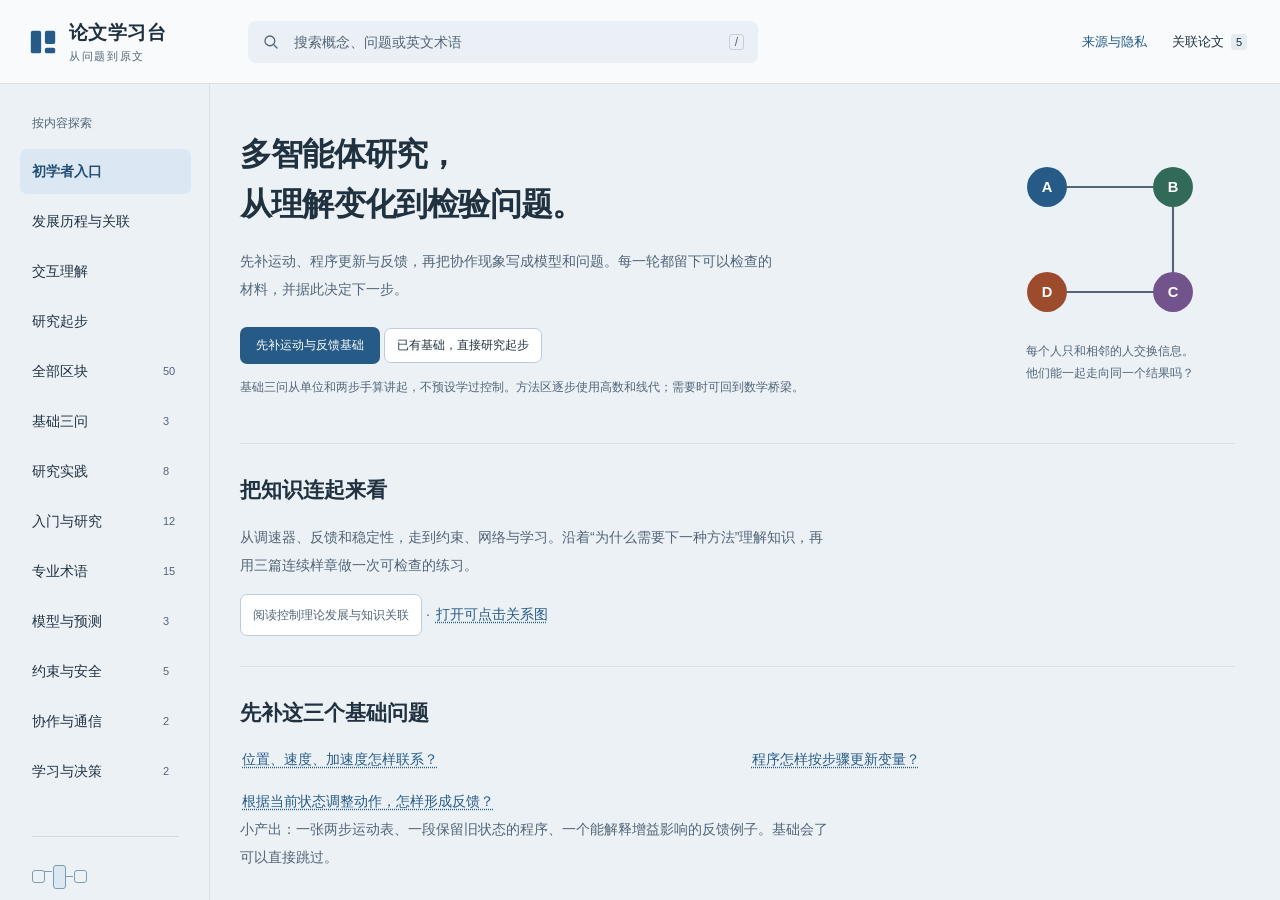
==== docs/index.html @ 3dd2dc97 "Connect control history, worked chapters and cited knowledge relationships" ====
<!doctype html>
<html lang="zh-CN" data-edition="public">
<head>
  <meta charset="utf-8">
  <meta name="viewport" content="width=device-width, initial-scale=1">
  <meta name="theme-color" content="#ecf1f6">
  <meta http-equiv="Content-Security-Policy" content="default-src 'self'; script-src 'self'; style-src 'self' 'unsafe-inline'; font-src 'self'; img-src 'self' data: blob:; connect-src 'self'; worker-src 'self' blob:; object-src 'none'; base-uri 'self'; form-action 'none'">
  <meta name="referrer" content="no-referrer">
  <title>论文学习台 · 从问题到原文</title>
  <link rel="icon" href="data:image/svg+xml,%3Csvg xmlns='http://www.w3.org/2000/svg' viewBox='0 0 40 40'%3E%3Crect width='40' height='40' rx='10' fill='%23234f75'/%3E%3Cpath d='M10 10h9v20h-9zM22 10h9v12h-9zM22 25h9v5h-9z' fill='white'/%3E%3C/svg%3E">
  <link rel="stylesheet" href="./vendor/katex/dist/katex.min.css">
  <link rel="stylesheet" href="./style.css">
  <link rel="stylesheet" href="./beginner.css">
  <link rel="stylesheet" href="./history.css">
  <script defer src="./vendor/katex/dist/katex.min.js"></script>
  <script type="module" src="./app.js"></script>
</head>
<body>

  <a class="skip-link" href="#main">跳到学习内容</a>
  <header class="app-header">
    <a class="brand" href="#" id="home-link" aria-label="论文学习台首页">
      <svg viewBox="0 0 32 32" aria-hidden="true"><rect x="3" y="4" width="11" height="24" rx="2"/><rect x="18" y="4" width="11" height="14" rx="2"/><rect x="18" y="22" width="11" height="6" rx="2"/></svg>
      <span>论文学习台<small>从问题到原文</small></span>
    </a>
    <label class="global-search"><svg viewBox="0 0 24 24" aria-hidden="true"><circle cx="10.5" cy="10.5" r="6.5"/><path d="m16 16 4 4"/></svg><input id="search" type="search" placeholder="搜索概念、问题或英文术语" autocomplete="off" aria-label="搜索知识区块"><kbd>/</kbd></label>
    <div class="header-actions"><a href="./about.html" class="quiet-button" target="_blank" rel="noopener">来源与隐私</a>
      <button id="library-button" class="quiet-button" title="浏览与区块关联的五篇论文">关联论文 <span>5</span></button>
      <button id="reader-toggle" class="quiet-button" aria-pressed="true">收起原文</button>
    </div>
  </header>
  <div class="workspace" id="workspace">
    <aside class="topic-rail" aria-label="学习内容导航">
      <div class="rail-heading">按内容探索</div>
      <nav id="group-nav"></nav>
      <div class="rail-connections"><span class="connection-lines" aria-hidden="true"><i></i><i></i><i></i></span><p>一个概念，<br>可以连接多篇论文。</p><small>不必按固定顺序阅读。<br>遇到基础知识，随时展开。</small></div>
      <div class="rail-footer"><span class="local-dot"></span> 公开学习版 <a class="legal-link" href="./about.html" target="_blank" rel="noopener">论文来源与隐私说明</a><small id="block-count">正在载入区块</small></div>
    </aside>
    <main id="main" tabindex="-1"><div id="main-content"></div></main>
    <aside class="reader-panel" id="reader-panel" aria-label="论文原文阅读器">
      <div class="reader-top"><div><span class="reader-dot"></span> 论文原文</div><button id="reader-expand" class="icon-button" title="放大原文阅读区" aria-label="放大原文阅读区"></button></div>
      <div class="paper-heading"><label class="sr-only" for="paper-select">选择论文</label><select id="paper-select"></select><p id="paper-title"></p><div id="paper-meta"></div></div>
      <div class="source-context" id="source-context"></div>
      <div id="public-source-access" class="local-pdf-access" hidden>
        <p id="local-pdf-status" role="status"></p>
        <div class="paper-actions"><a id="source-doi" target="_blank" rel="noopener noreferrer">DOI 出版入口</a><label class="local-file-label">选择本地 PDF<input id="local-pdf-input" type="file" accept=".pdf,application/pdf" aria-label="选择本地 PDF"></label><button id="forget-local-pdf" class="ref-link" hidden>清除所选文件</button></div>
      </div>
      <div class="pdf-toolbar">
        <button id="prev-page" class="icon-button" aria-label="上一页"></button>
        <label class="page-entry"><input id="page-input" type="number" min="1" value="1" aria-label="PDF 页码"><span id="page-total">/ —</span></label>
        <button id="next-page" class="icon-button" aria-label="下一页"></button>
        <span class="toolbar-separator"></span>
        <button id="zoom-out" class="icon-button" aria-label="缩小"></button>
        <button id="zoom-reset" class="zoom-label" title="按宽度适配">适宽</button>
        <button id="zoom-in" class="icon-button" aria-label="放大"></button>
        <a id="original-link" class="icon-button" target="_blank" rel="noopener" aria-label="在新标签页打开 PDF" title="在新标签页打开 PDF"></a>
      </div>
      <div class="pdf-scroll" id="pdf-scroll" tabindex="0" aria-label="PDF 页面，可选择原文文字">
        <div id="pdf-message" role="status">正在打开本地论文…</div>
        <div class="pdf-page" id="pdf-page"><canvas id="pdf-canvas" aria-label="原始 PDF 页面"></canvas><div id="text-layer" class="textLayer"></div></div>
      </div>
      <div class="reader-bottom"><span id="printed-page"></span><span>原始 PDF · 可选择文字</span></div>
      <details class="source-details"><summary>版本与阅读范围</summary><div id="source-details-body"></div></details>
    </aside>
  </div>
  <div id="toast" class="toast" role="status" aria-live="polite"></div>
  <noscript>此学习网页需要启用 JavaScript。论文来源与隐私说明见 about.html。</noscript>
</body>
</html>
---- docs/style.css ----
:root{--bg:#ecf1f6;--surface:#fff;--ink:#203140;--muted:#526577;--faint:#687c8e;--line:#d8e1e9;--blue:#265b87;--blue-soft:#e7f0f8;--green:#326a59;--radius:14px;font-family:'Segoe UI','Microsoft YaHei UI','Microsoft YaHei',sans-serif;color:var(--ink);font-size:14px;color-scheme:light}
*{box-sizing:border-box}body{margin:0;background:var(--bg)}button,input,select{font:inherit}button,a,input,select,summary{-webkit-tap-highlight-color:transparent}button,a{touch-action:manipulation}button{cursor:pointer}button:disabled{opacity:.35;cursor:default}a{color:var(--blue);text-decoration:none}a:hover{text-decoration:underline}button{color:inherit}button:focus-visible,a:focus-visible,input:focus-visible,select:focus-visible,summary:focus-visible,[tabindex]:focus-visible{outline:3px solid #558ec0;outline-offset:3px}button,select,input{border:0}button{background:none}svg{fill:none;stroke:currentColor;stroke-width:1.7;stroke-linecap:round;stroke-linejoin:round}.sr-only{position:absolute;width:1px;height:1px;overflow:hidden;clip:rect(0,0,0,0);white-space:nowrap}.skip-link{position:fixed;top:-50px;left:20px;z-index:100;padding:12px;background:white}.skip-link:focus{top:10px}
.app-header{height:84px;display:flex;align-items:center;gap:36px;padding:0 28px;background:#f8fafc;border-bottom:1px solid var(--line)}.brand{display:flex;gap:11px;align-items:center;min-width:184px;color:var(--ink);font-size:19px;font-weight:650;letter-spacing:.02em}.brand:hover{text-decoration:none}.brand svg{width:30px;height:30px;fill:var(--blue);stroke:none}.brand small{display:block;font-size:11px;color:var(--muted);font-weight:400;letter-spacing:.15em;margin-top:3px}.global-search{display:flex;align-items:center;max-width:510px;flex:1;gap:12px;padding:12px 14px;background:#eaf0f5;border-radius:8px}.global-search svg{width:18px;height:18px;flex-shrink:0;color:var(--muted)}.global-search input{min-width:0;width:100%;background:transparent;outline:none}.global-search input::placeholder{color:var(--muted)}.global-search:focus-within{outline:2px solid #7b9fbd}.global-search kbd{font:12px 'Segoe UI',sans-serif;border:1px solid #c4d0db;padding:0 5px;border-radius:3px;color:var(--muted)}.header-actions{display:flex;align-items:center;gap:15px;margin-left:auto;white-space:nowrap}.quiet-button{font-size:13px;padding:10px 5px}.quiet-button:hover{color:var(--blue)}.quiet-button span{font-size:11px;padding:2px 5px;margin-left:3px;border-radius:3px;background:#e4ebf1}.workspace{height:calc(100dvh - 84px);display:grid;grid-template-columns:210px minmax(370px,1fr) minmax(390px,39%);overflow:hidden}.topic-rail{border-right:1px solid var(--line);padding:31px 18px 20px 20px;display:flex;flex-direction:column;min-height:0}.rail-heading{font-size:12px;color:var(--muted);margin:0 12px 17px}#group-nav{display:flex;flex-direction:column;gap:5px}.group-button{display:flex;align-items:center;justify-content:space-between;gap:8px;text-align:left;padding:12px;border-radius:7px;line-height:1.5}.group-button:hover{background:#e1e9f0}.group-button.active{background:#dbe8f3;color:#234f75;font-weight:650}.group-button small{font-size:11px;min-width:16px;color:var(--muted)}.rail-connections{margin:42px 12px 10px;border-top:1px solid #cedae5;padding-top:25px}.rail-connections p{line-height:1.7;color:#40586c;font-size:15px;margin:12px 0}.rail-connections small{line-height:1.9;font-size:11px;color:var(--muted)}.connection-lines{height:29px;display:flex;align-items:center;gap:8px}.connection-lines i{width:13px;height:13px;border:1.5px solid #7f9bb2;border-radius:3px;position:relative}.connection-lines i+ i:before{content:'';position:absolute;left:-10px;top:5px;width:8px;border-top:1px solid #7f9bb2}.connection-lines i:nth-child(2){height:24px;background:#dbe8f3}.rail-footer{margin-top:auto;padding:20px 12px 0;color:var(--muted);font-size:11px}.rail-footer small{display:block;margin-top:8px;font-size:10px}.local-dot,.reader-dot{width:6px;height:6px;border-radius:50%;display:inline-block;background:var(--green);margin-right:6px}
main{overflow-y:auto;overscroll-behavior:contain;padding:36px 30px 60px;scrollbar-gutter:stable}main:focus{outline:0}h1,h2,h3,p{margin-top:0}h1,h2,h3{text-wrap:balance}h1{font-size:29px;font-weight:650;line-height:1.4;letter-spacing:-.025em;margin-bottom:12px}.overview-description{font-size:13px;line-height:1.9;color:var(--muted);max-width:52ch;margin-bottom:23px}.overview-description strong{font-weight:500;color:var(--blue)}.section-rule{display:flex;justify-content:space-between;align-items:center;border-top:1px solid var(--line);padding-top:17px;margin-bottom:18px;color:var(--muted);font-size:11px}.section-rule span:first-child{font-size:12px;color:var(--ink)}.block-grid{display:grid;grid-template-columns:1fr 1fr;gap:15px}.block-card{padding:22px 22px 18px;border:1px solid #d7e1ea;border-radius:var(--radius);background:var(--surface);display:flex;flex-direction:column;gap:0;cursor:pointer;position:relative;transition:border-color .15s,background .15s;min-width:0}.block-card:hover{border-color:#8dabc3;background:#fbfdff}.block-card.featured{grid-column:1/-1;background:#dfebf5;border-color:#cfdfed;padding:26px}.card-group{font-size:10px;font-weight:500;color:var(--blue);margin-bottom:12px;display:flex;gap:6px;align-items:center}.card-group:before{content:'';width:5px;height:5px;background:#6d94b3;display:inline-block;border-radius:1px}.block-card h2{font-size:17px;line-height:1.6;font-weight:600;margin-bottom:9px}.featured h2{font-size:21px;max-width:28ch}.block-card .english-term{font-size:10px;color:var(--muted);line-height:1.5;margin-bottom:13px}.block-card p{font-size:12px;line-height:1.9;color:var(--muted);margin-bottom:18px}.card-footer{display:flex;justify-content:space-between;gap:8px;align-items:center;margin-top:auto;font-size:10px;color:var(--muted);padding-top:10px}.card-footer svg{width:17px;height:17px;color:var(--blue)}.card-open{position:absolute;inset:0;border-radius:inherit}.card-open:focus-visible{outline-offset:2px}.card-footer .source-ids{font-size:10px;letter-spacing:.04em}.scope-note{font-size:11px;line-height:1.9;color:var(--muted);margin:24px 3px 0}.empty-state{padding:55px 12px;text-align:center;line-height:1.9}.empty-state p{color:var(--muted)}.primary-button{background:var(--blue);color:white;border-radius:7px;padding:10px 16px;font-size:12px}.primary-button:hover{background:#1c486c}.secondary-button{border:1px solid #bdccda;border-radius:7px;padding:8px 12px;font-size:12px;background:#fff}.secondary-button:hover{background:#eef4f8}
.detail-nav{display:flex;align-items:center;justify-content:space-between;margin-bottom:28px;gap:12px}.back-button{display:flex;align-items:center;gap:7px;padding:5px 0;color:var(--muted);font-size:12px}.back-button svg{width:16px;height:16px}.back-button:hover{color:var(--blue)}.detail-group{font-size:11px;color:var(--muted)}.detail-header h1{font-size:27px;line-height:1.55;margin-bottom:8px}.detail-header .english-term{font-size:12px;color:var(--blue);margin-bottom:20px}.detail-intro{font-size:14px;line-height:2;color:#455e72;margin-bottom:21px}.detail-source-bar{display:flex;flex-wrap:wrap;gap:7px;margin-bottom:28px}.source-pill{padding:7px 10px;background:white;border:1px solid #cad9e5;border-radius:5px;font-size:11px;color:var(--blue);display:inline-flex;gap:7px;align-items:center}.source-pill svg{width:12px;height:12px}.source-pill:hover{background:#dceaf5}.detail-body{background:white;border-radius:12px;border:1px solid var(--line);padding:5px 25px}.learning-section{padding:23px 0;border-bottom:1px solid #e4ebf1}.learning-section:last-child{border-bottom:0}.section-heading{display:flex;gap:10px;justify-content:space-between;align-items:baseline;margin-bottom:13px}.section-heading h2{font-size:16px;line-height:1.7;margin:0}.kind{font-size:9px;color:#597184;flex-shrink:0;white-space:nowrap}.section-copy{font-size:13px;line-height:2.05;color:#354e62}.section-copy p:last-child{margin-bottom:0}.section-copy ul{padding-left:20px;margin:0}.section-copy li{margin:5px 0}.learning-section details summary{list-style:none;cursor:pointer;display:flex;align-items:center;justify-content:space-between;font-weight:600;gap:8px;font-size:15px;line-height:1.7}.learning-section details summary::-webkit-details-marker{display:none}.learning-section details summary:after{content:'+';font-size:20px;font-weight:400;color:var(--blue)}.learning-section details[open] summary:after{content:'−'}.learning-section details[open] summary{margin-bottom:16px}.learning-section details summary small{font-size:10px;font-weight:400;margin-left:auto;color:var(--muted)}.math{overflow-x:auto;overflow-y:hidden;padding:10px 0;text-align:center;font-size:1em}.math .katex-display{margin:.5em 0}.math-inline .katex{font-size:1.06em}.flow{display:flex;align-items:center;gap:8px;justify-content:space-between;padding:15px 0;line-height:1.5;font-size:12px;color:var(--blue)}.flow span{text-align:center;flex:1;background:#ecf3f9;border-radius:7px;padding:12px 4px}.flow small{font-size:10px;color:var(--muted)}.flow b{font-weight:400}.related-heading{margin:29px 0 12px;font-size:13px}.related-list{display:flex;flex-direction:column;gap:0}.related-link{display:flex;align-items:center;justify-content:space-between;padding:13px 2px;border-top:1px solid #d5e0e9;color:var(--blue);text-align:left;font-size:12px;line-height:1.8;gap:15px}.related-link svg{height:15px;width:15px;flex-shrink:0}.related-link:hover{background:#e4edf4}.source-reference-list{margin-top:28px}.source-reference-list h2{font-size:13px;margin:0 0 12px}.full-reference{padding:12px 0;border-top:1px solid var(--line);font-size:10px;line-height:1.9;color:var(--muted)}.full-reference b{font-size:11px;color:var(--ink);font-weight:500}.ref-link{color:var(--blue);text-align:left;padding:0;font-size:10px;line-height:1.9;text-decoration:underline;text-underline-offset:3px}.full-reference .ref-pages{display:block;margin-top:4px}.copy-link{color:var(--muted);font-size:11px;display:flex;align-items:center;gap:6px}.copy-link svg{width:14px;height:14px}
.reader-panel{min-width:0;background:#f8fafc;border-left:1px solid #cad7e2;display:flex;flex-direction:column;overflow:hidden}.reader-top{display:flex;align-items:center;justify-content:space-between;padding:14px 18px 10px;font-size:11px;font-weight:600}.reader-dot{background:#6e91ad}.icon-button{width:30px;height:30px;display:inline-flex;align-items:center;justify-content:center;border-radius:5px;color:#4c6478;flex-shrink:0}.icon-button svg{width:17px;height:17px}.icon-button:hover{background:#e2ebf2;text-decoration:none}.paper-heading{padding:0 19px 12px}.paper-heading select{background:transparent;color:var(--blue);font-weight:600;font-size:11px;max-width:100%;padding:5px 0}.paper-heading p{font-size:12px;font-weight:500;line-height:1.65;margin:7px 0 8px;max-width:65ch}.paper-heading #paper-meta{color:var(--muted);font-size:10px;line-height:1.7}.source-context{margin:0 18px 11px;background:#e6eff6;color:#315876;border-radius:5px;padding:8px 10px;line-height:1.7;font-size:10px;min-height:30px}.source-context button{padding:0;font-size:inherit;color:inherit;text-decoration:underline;text-underline-offset:3px}.pdf-toolbar{display:flex;align-items:center;justify-content:center;gap:3px;border-top:1px solid var(--line);border-bottom:1px solid #ccd8e2;padding:7px 8px;flex-shrink:0}.page-entry{display:flex;align-items:center;font-size:11px;white-space:nowrap;color:var(--muted);gap:4px}.page-entry input{width:35px;padding:4px 2px;text-align:center;background:white;border:1px solid #cad6e1;border-radius:4px;color:var(--ink);appearance:textfield;-moz-appearance:textfield}.page-entry input::-webkit-inner-spin-button{appearance:none}.toolbar-separator{height:17px;border-left:1px solid #c9d6e0;margin:0 8px}.zoom-label{font-size:10px;min-width:35px;padding:5px 2px}.pdf-scroll{background:#dbe3eb;flex:1;overflow:auto;padding:22px 14px;min-height:100px;position:relative;overscroll-behavior:contain}.pdf-page{position:relative;margin:0 auto;box-shadow:0 3px 14px #243b5020;background:#fff;display:none}.pdf-page canvas{display:block}.textLayer{position:absolute;inset:0;overflow:hidden;line-height:1;text-align:initial;transform-origin:0 0;z-index:2;opacity:1;forced-color-adjust:none}.textLayer :is(span,br){color:transparent;position:absolute;white-space:pre;cursor:text;transform-origin:0 0}.textLayer span.markedContent{top:0;height:0}.textLayer ::selection{background:#63a5e966}.textLayer .endOfContent{display:block;position:absolute;inset:100% 0 0;z-index:-1;cursor:default;user-select:none}.reader-bottom{display:flex;justify-content:space-between;gap:8px;padding:9px 17px;border-top:1px solid #cbd7e1;font-size:9px;color:var(--muted);background:#f1f5f8}.source-details{font-size:10px;border-top:1px solid var(--line);line-height:1.8}.source-details summary{padding:10px 18px;color:var(--muted);cursor:pointer}.source-details>div{padding:0 18px 13px;max-height:160px;overflow:auto;color:var(--muted)}.source-details p{margin-bottom:6px}.source-details a{word-break:break-all}#pdf-message{font-size:12px;text-align:center;color:#496075;line-height:1.9;margin:30px 12px}#pdf-message button{margin-top:8px}.reader-hidden{grid-template-columns:210px minmax(370px,1fr)}.reader-hidden .reader-panel{display:none}.reader-hidden main{max-width:1060px;width:100%;margin:0 auto}.reader-wide{grid-template-columns:175px minmax(290px,1fr) minmax(500px,53%)}.reader-wide .topic-rail{padding-left:10px;padding-right:10px}.reader-wide main{padding-left:20px;padding-right:20px}.reader-wide .block-grid{grid-template-columns:1fr}.reader-wide .featured{grid-column:auto}
.paper-list{display:flex;flex-direction:column}.paper-item{padding:24px 0;border-top:1px solid var(--line)}.paper-item h2{font-size:16px;line-height:1.7;margin-bottom:8px}.paper-item .paper-id{font-size:11px;color:var(--blue);margin-bottom:8px}.paper-item p{font-size:11px;color:var(--muted);line-height:1.9;margin-bottom:15px}.paper-actions{display:flex;gap:14px;align-items:center;flex-wrap:wrap}.paper-actions a{font-size:11px}.paper-actions .secondary-button{font-size:11px}
.braking-demo{margin-top:16px;background:#f0f5f9;border-radius:8px;padding:15px 16px}.braking-demo label{display:flex;align-items:center;justify-content:space-between;gap:14px;margin:10px 0 5px;font-size:11px;line-height:1.6}.braking-demo input{width:100%;accent-color:var(--blue)}.braking-demo output{font-variant-numeric:tabular-nums;font-size:12px;color:var(--blue);white-space:nowrap}.braking-demo svg{width:100%;height:auto;stroke-width:1}.braking-demo .demo-result{border-top:1px solid #c9d8e3;padding-top:10px;margin:5px 0 0;font-size:11px;line-height:1.9;color:#385e50}.braking-demo .demo-result.risk{color:#8c462e}.demo-caption{font-size:9px;color:var(--muted);line-height:1.7;margin:0!important}.toast{position:fixed;bottom:24px;left:50%;transform:translate(-50%,15px);background:#213d54;color:white;padding:11px 18px;border-radius:7px;font-size:12px;z-index:25;opacity:0;pointer-events:none;transition:opacity .2s,transform .2s;max-width:90vw}.toast.visible{opacity:1;transform:translate(-50%,0)}
@media(min-width:1650px){.workspace{grid-template-columns:230px minmax(450px,1fr) minmax(520px,40%)}main{padding:43px 42px 65px}.block-card{padding:26px}.block-card h2{font-size:18px}.section-copy{font-size:14px}.detail-body{padding:5px 30px}.reader-wide{grid-template-columns:190px minmax(370px,1fr) 55%}.reader-hidden{grid-template-columns:230px 1fr}}
@media(max-width:1180px){.app-header{gap:20px;padding:0 20px}.brand{min-width:165px;font-size:17px}.workspace{grid-template-columns:175px minmax(300px,1fr) minmax(350px,41%)}.topic-rail{padding-left:10px;padding-right:10px}main{padding:30px 20px 55px}.block-grid{grid-template-columns:1fr}.block-card.featured{grid-column:auto}.block-card h2,.featured h2{font-size:18px}.block-card{padding:21px}.header-actions{gap:10px}.reader-hidden{grid-template-columns:175px 1fr}.reader-wide{grid-template-columns:140px minmax(250px,1fr) 52%}.detail-body{padding:3px 18px}.detail-header h1{font-size:24px}}
@media(max-width:930px){.app-header{height:76px;gap:15px}.brand{min-width:155px}.brand small{font-size:9px}.workspace{height:calc(100dvh - 76px);grid-template-columns:160px minmax(300px,1fr)}.reader-panel{display:none}.workspace.reader-mobile-open{grid-template-columns:1fr}.reader-mobile-open .topic-rail,.reader-mobile-open main{display:none}.reader-mobile-open .reader-panel{display:flex;height:100%}.reader-mobile-open .pdf-scroll{padding:20px;}.reader-mobile-open .paper-heading{padding-bottom:8px}.reader-mobile-open .paper-heading p{max-width:none}.reader-hidden{grid-template-columns:160px 1fr}.header-actions .quiet-button{font-size:11px}.global-search kbd{display:none}.block-grid{grid-template-columns:1fr 1fr}.block-card.featured{grid-column:1/-1}.rail-connections{margin-top:34px}.reader-wide{grid-template-columns:160px minmax(300px,1fr)}#reader-expand{display:none}}
@media(max-width:620px){.app-header{height:auto;min-height:113px;display:grid;grid-template-columns:1fr auto;gap:13px;padding:15px 18px 12px}.brand{font-size:17px;min-width:0}.brand svg{width:26px;height:26px}.brand small{display:none}.header-actions{gap:10px}.quiet-button{padding:4px 0}.global-search{grid-row:2;grid-column:1/-1;max-width:none;padding:10px 12px;gap:9px}.global-search input{font-size:12px}.workspace,.reader-hidden,.reader-wide{height:calc(100dvh - 113px);display:flex;flex-direction:column;overflow:hidden}.topic-rail{padding:11px 14px 10px;display:block;border-right:0;border-bottom:1px solid var(--line);flex-shrink:0}.rail-heading,.rail-connections,.rail-footer{display:none}#group-nav{flex-direction:row;overflow-x:auto;gap:5px;scrollbar-width:none}.group-button{white-space:nowrap;padding:8px 10px;flex-shrink:0;font-size:11px;gap:7px}.group-button small{font-size:9px;min-width:auto}main{padding:25px 18px 45px;flex:1;width:100%}.block-grid{gap:12px;grid-template-columns:1fr}.block-card.featured{grid-column:auto}.block-card{padding:20px}.featured{padding:22px!important}h1{font-size:25px}.featured h2{font-size:20px}.overview-description{font-size:12px;margin-bottom:21px}.section-rule{padding-top:13px;margin-bottom:15px}.detail-nav{margin-bottom:22px}.detail-header h1{font-size:25px}.detail-intro{font-size:13px}.detail-body{padding:2px 19px}.section-copy{font-size:13px}.section-heading{align-items:flex-start;gap:7px}.section-heading h2{font-size:15px}.kind{font-size:9px;padding-top:4px}.learning-section details summary{font-size:14px}.learning-section details summary small{font-size:9px}.source-pill{font-size:10px;padding:7px 8px}.reader-mobile-open .reader-panel{flex:1;min-height:0}.reader-mobile-open .pdf-scroll{padding:16px 10px}.reader-mobile-open .paper-heading p{font-size:11px}.reader-mobile-open .source-context{margin-bottom:8px}.paper-heading{padding-top:0}.reader-top{padding-top:10px}.source-details>div{max-height:130px}.reader-bottom{font-size:8px}.detail-source-bar{margin-bottom:22px}.flow{gap:4px;font-size:10px}.flow small{font-size:9px}.toolbar-separator{margin:0 6px}.pdf-toolbar{gap:5px}.paper-item h2{font-size:15px}.reader-hidden main{max-width:none}.copy-link{font-size:10px}}
html,body{height:100%;overflow:hidden}
.term-link{display:inline;padding:0 2px;color:var(--blue);font:inherit;text-decoration:underline;text-decoration-style:dotted;text-underline-offset:3px}
.term-link:hover{background:var(--blue-soft);text-decoration-style:solid}
.pdf-scroll{scrollbar-gutter:stable}
.paper-actions svg{width:14px;height:14px;vertical-align:-3px;margin-right:5px}
.featured h2{max-width:none}
@media(prefers-reduced-motion:reduce){*{scroll-behavior:auto!important;transition:none!important}}
.local-pdf-access{padding:0 18px 12px;font-size:12px;line-height:1.8;color:var(--muted)}
.local-pdf-access p{margin:0 0 8px;overflow-wrap:anywhere}
.local-file-label{position:relative;display:inline-block;color:var(--blue);cursor:pointer;text-decoration:underline;text-underline-offset:3px}
.local-file-label input{position:absolute;inset:0;opacity:0;width:100%;cursor:pointer}
.local-file-label:focus-within{outline:3px solid var(--blue);outline-offset:3px}
.rail-footer .legal-link{display:block;margin-top:12px;font-size:12px}
---- docs/beginner.css ----
.beginner-mode{grid-template-columns:210px minmax(0,1fr)}
.beginner-mode .reader-panel{display:none}
.beginner-mode main{max-width:1120px;width:100%;margin:0 auto}
[hidden]{display:none!important}
.start-lead{display:grid;grid-template-columns:minmax(0,1fr) 245px;gap:36px;align-items:center;padding:10px 0 32px;border-bottom:1px solid var(--line)}
.start-lead h1{font-size:32px;line-height:1.55;max-width:20ch;margin-bottom:18px}
.guide-intro{font-size:14px;line-height:2;max-width:70ch;color:var(--muted);margin:15px 0 24px}
.small-copy{font-size:12px;line-height:1.9;color:var(--muted);margin:12px 0;overflow-wrap:anywhere}
.starter-graph{max-width:240px;text-align:center;color:var(--muted);font-size:12px;line-height:1.8}
.communication-graph{width:100%;max-width:210px;height:auto}
.communication-graph text{font-size:14px;stroke:none;font-weight:600}
.network-edge{stroke:var(--muted);stroke-width:2}
.guide-section{padding:30px 0;border-bottom:1px solid var(--line);font-size:14px;line-height:2;color:var(--muted)}
.guide-section:last-child{border-bottom:0}
.guide-section h2{font-size:21px;line-height:1.55;color:var(--ink);margin:0 0 16px}
.guide-section h3{font-size:16px;color:var(--ink);line-height:1.6;margin:0 0 5px}
.guide-section p{margin:0 0 15px;max-width:76ch}
.research-actions>label{display:flex;align-items:center;flex-wrap:wrap;gap:12px;color:var(--ink)}
.research-actions select{font:inherit;max-width:100%;padding:9px 12px;border:1px solid var(--line);border-radius:7px;background:var(--surface);color:var(--ink)}
.action-guidance{margin:22px 0 12px;display:grid;grid-template-columns:8em minmax(0,1fr);gap:10px 20px}
.action-guidance dt{font-weight:600;color:var(--ink)}
.action-guidance dd{margin:0;max-width:70ch;overflow-wrap:anywhere}
.guide-section pre{max-width:100%;overflow-x:auto;padding:16px;background:var(--surface);border:1px solid var(--line);border-radius:8px;font-size:13px;line-height:1.85}
.block-detail pre{max-width:100%;overflow-x:auto;padding:14px;background:var(--reader-surface);border:1px solid var(--line);border-radius:8px;font-size:12px;line-height:1.85}
@media(max-width:620px){.action-guidance{grid-template-columns:minmax(0,1fr);gap:4px}.action-guidance dd{margin-bottom:12px}}
.question-links{display:grid;grid-template-columns:1fr 1fr;gap:14px 24px;justify-items:start}
.learning-path{padding:0 0 0 24px;margin:8px 0 0}
.learning-path li{padding:18px 0 18px 10px;border-top:1px solid var(--line);color:var(--blue)}
.learning-path li:first-child{border-top:0}
.learning-path li p{font-size:13px;line-height:1.9;color:var(--muted);margin-bottom:7px}
.learning-path li::marker{font-variant-numeric:tabular-nums;font-size:14px}
.learning-modes{display:grid;grid-template-columns:repeat(3,minmax(0,1fr));gap:28px}
.lab-page>h1,.research-start>h1{font-size:27px;line-height:1.55;margin-top:20px;max-width:30ch}
.lab-tabs{display:flex;flex-wrap:wrap;gap:8px;border-bottom:1px solid var(--line);padding:16px 0;margin-bottom:20px}
.lab-tabs button{padding:8px 15px;border-radius:7px;font-size:13px;background:var(--surface);border:1px solid var(--line)}
.lab-tabs button.active{background:var(--blue);color:var(--surface);border-color:var(--blue)}
.lab-controls{display:flex;flex-wrap:wrap;gap:18px 30px;padding:10px 0 20px}
.lab-controls label{display:flex;align-items:center;gap:12px;flex-wrap:wrap;font-size:13px;line-height:1.8;color:var(--ink)}
.lab-controls select{background:var(--surface);border:1px solid var(--line);padding:9px 10px;border-radius:7px;color:var(--ink);max-width:100%}
.lab-controls input[type=range]{width:180px;accent-color:var(--blue)}
.lab-controls output,.lab-player output{font-variant-numeric:tabular-nums;color:var(--blue)}
.lab-surface{background:var(--surface);border:1px solid var(--line);border-radius:12px;padding:20px;margin-bottom:16px;min-width:0}
.consensus-scene{display:grid;grid-template-columns:220px 1fr;gap:35px;align-items:center}
.consensus-scene #consensus-graph{text-align:center}
.state-values{width:100%;border-collapse:collapse;font-size:14px;font-variant-numeric:tabular-nums}
.state-values caption{font-size:12px;color:var(--muted);text-align:left;padding-bottom:10px}
.state-values td,.state-values th{padding:7px 12px;border-bottom:1px solid var(--line);text-align:left}
.state-values th{width:55px}
.state-values td{font-size:16px}
.history-plot,.formation-scene,.safety-interval{display:block;width:100%;height:auto;overflow:visible;stroke:none}
.history-plot text,.formation-scene text,.safety-interval text{stroke:none;font-family:inherit;font-size:12px}
.history-plot text:not([fill]),.formation-scene text:not([fill]),.safety-interval text:not([fill]){fill:var(--muted)}
.teaching-plot{margin:0}.teaching-plot figcaption{font-size:13px;line-height:1.8;color:var(--muted);margin-bottom:12px}
.plot-axis{stroke:var(--muted);fill:none;stroke-width:1}
.formation-target{fill:none;stroke:var(--muted);stroke-dasharray:4 4;stroke-width:1.5}
#formation-scene{max-width:520px;margin:0 auto}
#formation-values{max-width:430px;margin:0 auto}
.lab-player{display:flex;flex-wrap:wrap;align-items:center;gap:12px;margin:22px 0}
.lab-player label{display:flex;align-items:center;gap:10px;margin-left:auto;font-size:12px}
.lab-player input{width:100%;accent-color:var(--blue)}
.lab-observation{font-size:14px;line-height:1.95;padding:17px 20px;background:var(--blue-soft);border-radius:8px;color:var(--ink);min-height:4.5em}
.lab-observation.infeasible{background:var(--surface);border:1px solid var(--line);color:var(--ink)}
.comparison-columns{display:grid;grid-template-columns:1fr 1fr;gap:28px;margin-bottom:16px}
.comparison-columns>div{border-top:1px solid var(--line);padding-top:16px;min-width:0}
.comparison-columns h2{font-size:17px;margin:0 0 12px}
.comparison-result{font-size:14px;line-height:1.9;color:var(--muted);margin:0 0 8px}
.comparison-result strong{font-size:20px;font-weight:600;color:var(--ink);font-variant-numeric:tabular-nums}
.thinking-question{border-top:1px solid var(--line);padding:18px 0;margin-top:22px}
.thinking-question summary{cursor:pointer;color:var(--blue);font-weight:500;line-height:1.8}
.thinking-question p{margin:14px 0 0}
.safety-controls{display:grid;grid-template-columns:1fr 1fr}
.safety-controls label{display:grid;grid-template-columns:1fr auto;gap:5px 12px}
.safety-controls label input[type=range]{grid-column:1/-1;width:100%}
.safety-controls .checkbox-label{display:flex;align-items:center}
.checkbox-label input{accent-color:var(--blue);width:17px;height:17px}
.table-scroll{max-width:100%;overflow-x:auto}
.study-table{width:100%;border-collapse:collapse;text-align:left;font-size:13px;min-width:540px}
.study-table caption{text-align:left;font-size:12px;color:var(--muted);padding-bottom:12px}
.study-table th,.study-table td{border-bottom:1px solid var(--line);padding:12px;vertical-align:top}
.study-table th{font-weight:600;color:var(--ink)}
.workbook-fields{display:grid;grid-template-columns:1fr 1fr;gap:22px;margin-top:24px}
.workbook-fields label{font-size:14px;line-height:1.9;color:var(--ink)}
.workbook-fields textarea{display:block;margin-top:8px;width:100%;resize:vertical;font:inherit;font-size:13px;line-height:1.8;padding:12px;border:1px solid var(--line);border-radius:8px;background:var(--surface);color:var(--ink)}
.workbook-fields textarea::placeholder{color:var(--muted);opacity:1}
.workbook-fields textarea:focus-visible{outline:3px solid var(--blue);outline-offset:3px}
.workbook-actions{display:flex;align-items:center;gap:18px;flex-wrap:wrap;margin:18px 0}
.draft-preview{margin:18px 0}.draft-preview summary{cursor:pointer;color:var(--blue)}
.draft-preview pre{white-space:pre-wrap;overflow-wrap:anywhere;font-family:inherit;font-size:13px;background:var(--surface);padding:20px;border-radius:8px;border:1px solid var(--line)}
.section-copy code{background:var(--blue-soft);padding:2px 5px;border-radius:3px;font-size:.95em}
@media(min-width:1650px){.beginner-mode{grid-template-columns:230px minmax(0,1fr)}}
@media(max-width:1180px){.beginner-mode{grid-template-columns:175px minmax(0,1fr)}.start-lead{grid-template-columns:minmax(0,1fr) 190px;gap:24px}.learning-modes{gap:20px}}
@media(max-width:930px){.beginner-mode{grid-template-columns:160px minmax(0,1fr)}.start-lead{grid-template-columns:1fr}.starter-graph{display:none}.consensus-scene{grid-template-columns:170px 1fr;gap:20px}.learning-modes{grid-template-columns:1fr}.workbook-fields{grid-template-columns:1fr}}
@media(max-width:620px){.start-lead h1{font-size:27px}.guide-intro{font-size:13px}.question-links{grid-template-columns:1fr}.guide-section{padding:25px 0;font-size:13px}.guide-section h2{font-size:20px}.lab-page>h1,.research-start>h1{font-size:24px}.lab-tabs{gap:6px}.lab-tabs button{padding:7px 10px;font-size:12px}.consensus-scene{grid-template-columns:100px 1fr;gap:12px;padding:15px}.state-values th,.state-values td{padding:6px 8px}.state-values td{font-size:14px}.state-values caption{font-size:11px}.lab-surface{padding:15px}.lab-controls{gap:16px}.lab-controls label{font-size:12px;width:100%}.lab-controls select{flex:1;min-width:0}.lab-player{gap:9px}.lab-player label{margin-left:0}.lab-player button{font-size:12px}.lab-observation{padding:14px;font-size:13px}.comparison-columns{grid-template-columns:1fr;gap:16px}.safety-controls{grid-template-columns:1fr}.history-plot text{font-size:22px}.safety-interval{min-width:470px}#safety-scene{overflow-x:auto}.workbook-actions{gap:12px}.learning-path li{padding-left:4px}.study-table{font-size:12px}.small-copy{font-size:11px}}
---- docs/history.css ----
.history-page{max-width:82ch;margin:0 auto;color:var(--ink)}
.history-page h1{font-size:29px;line-height:1.55;max-width:28ch;margin:24px 0 14px;text-wrap:balance}
.history-tabs{display:flex;flex-wrap:wrap;gap:8px 18px;border-bottom:1px solid var(--line);padding-bottom:18px}
.history-tabs button{font:inherit;font-size:13px;color:var(--blue);padding:7px 0;text-align:left}
.history-tabs button[aria-current=page]{font-weight:650;text-decoration:underline;text-underline-offset:8px}
.history-entry{padding:20px 0;border-bottom:1px solid var(--line);font-size:14px;line-height:2}
.history-entry p{max-width:70ch;margin-bottom:12px;color:var(--muted)}
.history-page .guide-section{scroll-margin-top:20px}
.history-cite{font:inherit;font-size:.9em;color:var(--blue);padding:0 3px;text-align:left;text-decoration:underline;text-underline-offset:3px}
.history-timeline{list-style:none;padding:0;margin:20px 0}
.history-timeline li{display:grid;grid-template-columns:5em minmax(0,1fr);gap:16px;border-top:1px solid var(--line);padding:14px 0;align-items:baseline}
.history-timeline li>span{font-variant-numeric:tabular-nums;color:var(--ink)}
.history-references details{border-top:1px solid var(--line);padding:14px 0;scroll-margin-top:18px}
.history-references summary{cursor:pointer;color:var(--blue);line-height:1.85;overflow-wrap:anywhere}
.history-references details>div{padding:16px 0 0;font-size:13px}
.history-references a{overflow-wrap:anywhere}
.history-nodes{display:flex;flex-wrap:wrap;gap:10px;margin:22px 0}
.history-nodes button{font-size:13px;padding:8px 12px}
.history-nodes [aria-pressed=true]{background:var(--blue);color:var(--surface);border-color:var(--blue)}
.history-filter{display:flex;gap:14px;flex-wrap:wrap;align-items:center;font-size:14px}
.history-filter select{font:inherit;padding:8px;border:1px solid var(--line);background:var(--surface);border-radius:7px;color:var(--ink)}
.history-edges{list-style:none;padding:0;margin:22px 0}
.history-edges li{border-top:1px solid var(--line);padding:22px 0 8px}
.history-edge-line{display:grid;grid-template-columns:minmax(0,1fr) minmax(90px,1fr) minmax(0,1fr);gap:12px;align-items:center;margin-bottom:14px}
.history-edge-line button{font:inherit;text-align:center;color:var(--blue);border:1px solid var(--line);border-radius:8px;padding:12px;background:var(--surface);overflow-wrap:anywhere}
.history-edge-line span{text-align:center;font-size:12px;color:var(--muted)}
.history-edge-line svg{display:block;width:100%;height:16px;stroke:var(--muted);fill:none;stroke-width:1.5}
.history-figure{margin:20px 0}.history-figure figcaption{font-size:13px;line-height:1.9;color:var(--muted)}
.history-figure svg{display:block;width:100%;height:auto}.history-figure text{fill:var(--muted);font-family:inherit;font-size:14px;stroke:none}
@media(max-width:620px){.history-page h1{font-size:24px}.history-tabs{gap:5px 16px}.history-tabs button{font-size:12px}.history-edge-line{grid-template-columns:minmax(0,1fr) 80px minmax(0,1fr);gap:5px}.history-edge-line button{padding:10px 6px;font-size:12px}.history-edge-line span{font-size:11px}.history-figure text{font-size:22px}.history-timeline li{grid-template-columns:3.5em minmax(0,1fr);gap:10px}}
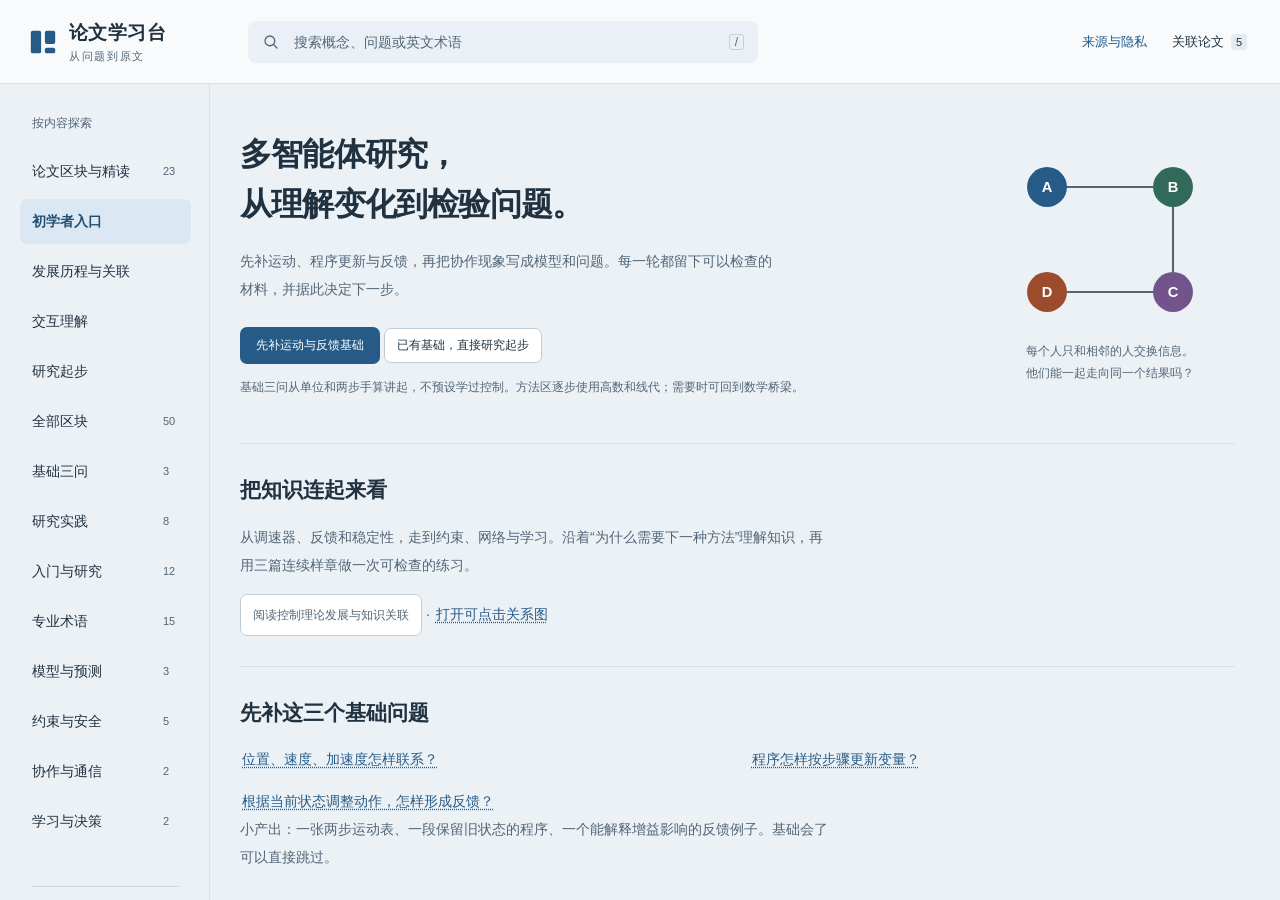
==== commit 3023c053: "Add per-paper vocabulary and contribution blocks with three core deep readings" ====
--- a/docs/index.html
+++ b/docs/index.html
@@ -12,6 +12,7 @@
   <link rel="stylesheet" href="./style.css">
   <link rel="stylesheet" href="./beginner.css">
   <link rel="stylesheet" href="./history.css">
+  <link rel="stylesheet" href="./paper-studies.css">
   <script defer src="./vendor/katex/dist/katex.min.js"></script>
   <script type="module" src="./app.js"></script>
 </head>
--- a/docs/history.css
+++ b/docs/history.css
@@ -5,6 +5,11 @@
 .history-tabs button[aria-current=page]{font-weight:650;text-decoration:underline;text-underline-offset:8px}
 .history-entry{padding:20px 0;border-bottom:1px solid var(--line);font-size:14px;line-height:2}
 .history-entry p{max-width:70ch;margin-bottom:12px;color:var(--muted)}
+.history-contents{padding:20px 0;border-bottom:1px solid var(--line);font-size:14px;line-height:1.9}
+.history-contents summary{cursor:pointer;color:var(--blue)}
+.history-contents ol{margin:16px 0 0;padding-left:24px}
+.history-contents li{padding:5px 0;color:var(--muted)}
+.history-contents button{text-align:left;line-height:1.9}
 .history-page .guide-section{scroll-margin-top:20px}
 .history-cite{font:inherit;font-size:.9em;color:var(--blue);padding:0 3px;text-align:left;text-decoration:underline;text-underline-offset:3px}
 .history-timeline{list-style:none;padding:0;margin:20px 0}
--- a/docs/paper-studies.css
+++ b/docs/paper-studies.css
@@ -0,0 +1,6 @@
+.study-page header{padding-top:6px}.study-source-title{font-size:14px;line-height:1.8;overflow-wrap:anywhere;color:var(--muted)}
+.study-offline-note{font-size:14px;line-height:1.9;padding:18px 0;border-block:1px solid var(--line);color:var(--muted)}
+.study-index-row{padding:22px 0;border-bottom:1px solid var(--line)}.study-index-row h2{font-size:18px;line-height:1.7;margin:0 0 10px}.study-index-row h2 button{font:inherit;text-align:left}.study-index-row p{line-height:1.9;margin:6px 0}.study-index-row .small-copy{margin-top:12px}
+.paper-terms{margin:0}.paper-terms>div{padding:18px 0;border-bottom:1px solid var(--line)}.paper-terms dt{font-size:16px;line-height:1.8}.paper-terms dt span{display:block;font-size:14px;color:var(--muted)}.paper-terms dd{margin:8px 0 0;line-height:2}
+.study-page .guide-section li{line-height:2;margin:10px 0}.study-page details:not(.history-contents){line-height:2}.study-page summary{cursor:pointer;color:var(--blue)}.study-page .guide-section{scroll-margin-top:20px}.study-page .study-source-action{margin-top:24px}.study-source-action .secondary-button{font-size:13px}.study-concept-links{display:flex;gap:10px;flex-wrap:wrap}.study-provenance{font-size:14px}.study-page .small-copy{font-size:13px;line-height:1.9}.study-search-results{margin-top:36px}
+@media(max-width:620px){.study-index-row h2{font-size:17px}.paper-terms dt{overflow-wrap:anywhere}.study-page .guide-intro{font-size:16px}}
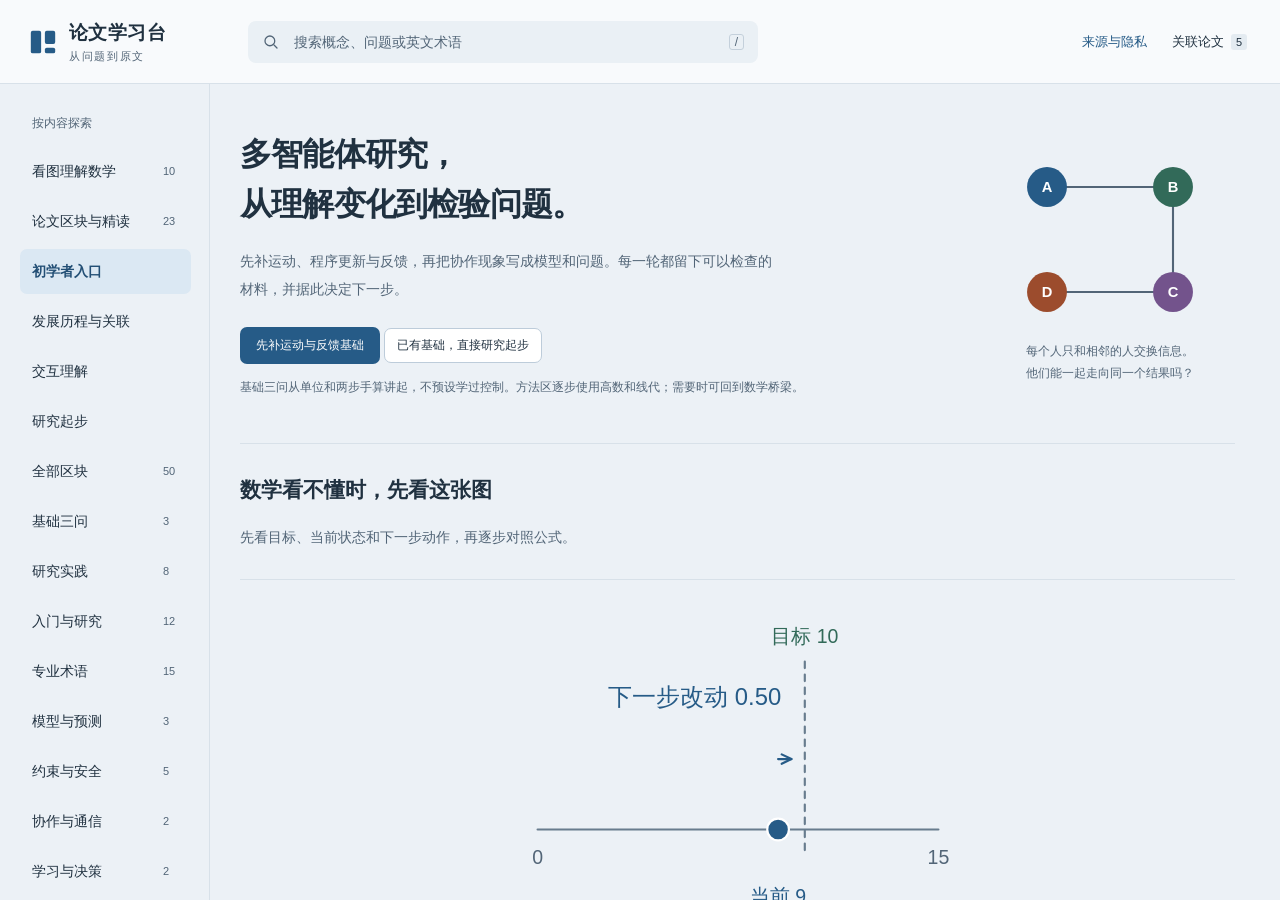
==== commit cae930a7: "Add picture-first mathematics with interactive diagrams across learning and paper blocks" ====
--- a/docs/index.html
+++ b/docs/index.html
@@ -13,8 +13,9 @@
   <link rel="stylesheet" href="./beginner.css">
   <link rel="stylesheet" href="./history.css">
   <link rel="stylesheet" href="./paper-studies.css">
+  <link rel="stylesheet" href="./visual-math.css?v=20261117-visual2">
   <script defer src="./vendor/katex/dist/katex.min.js"></script>
-  <script type="module" src="./app.js"></script>
+  <script type="module" src="./app.js?v=20261117-visual2"></script>
 </head>
 <body>
 
--- a/docs/visual-math.css
+++ b/docs/visual-math.css
@@ -0,0 +1,4 @@
+.visual-page .guide-section{padding-top:24px}.vm-topics{display:flex;gap:10px 18px;flex-wrap:wrap;border-block:1px solid var(--line);padding:20px 0;margin:25px 0}.vm-topics button{font:inherit;color:var(--blue);padding:6px 0;text-align:left}.vm-topics [aria-current]{font-weight:650;text-decoration:underline;text-underline-offset:6px}
+.vm-controls output{color:var(--ink);font-weight:650;font-variant-numeric:tabular-nums;margin-left:8px}.vm-topic-picker summary{cursor:pointer;color:var(--blue);line-height:1.9}
+.math-visual{margin:28px 0 32px;border-block:1px solid var(--line);padding:22px 0;max-width:100%}.vm-picture{max-width:620px;margin:0 auto}.vm-picture svg{display:block;width:100%;height:auto;overflow:visible}.vm-picture svg text{font-family:inherit;stroke:none}.math-visual figcaption{font-size:14px;line-height:1.9;color:var(--muted);margin-top:14px}.math-visual figcaption strong{display:block;font-size:16px;color:var(--ink);margin-bottom:10px}.math-visual figcaption p{margin:8px 0}.vm-reading{color:var(--ink);font-variant-numeric:tabular-nums}.vm-inline .vm-picture{max-width:520px}.vm-origin{font-size:12px;line-height:1.9;color:var(--muted);margin:14px 0 0}.vm-controls{display:flex;gap:20px;flex-wrap:wrap;margin:22px 0}.vm-controls label{display:grid;gap:10px;min-width:160px;font-size:14px;line-height:1.8;flex:1}.vm-controls input{width:100%;accent-color:var(--blue)}.vm-controls select{font:inherit;border:1px solid var(--line);border-radius:6px;padding:10px;background:var(--surface);color:var(--ink);max-width:100%;width:100%;white-space:normal}.vm-player{display:flex;align-items:center;gap:12px;flex-wrap:wrap;margin:18px 0}.vm-player span{font-size:13px;color:var(--muted)}.vm-values{padding:18px 20px;background:var(--blue-soft);font-size:16px;line-height:1.9;font-variant-numeric:tabular-nums}.vm-formula{margin-top:28px;line-height:1.9}.vm-formula summary{cursor:pointer;color:var(--blue);padding:12px 0}.vm-formula .math{margin-block:18px}
+@media(max-width:620px){.vm-controls{gap:16px}.vm-controls label{min-width:100%;width:100%}.vm-topics{gap:6px 15px}.vm-picture{margin-inline:-4px}.math-visual{padding:18px 0}.math-visual figcaption{font-size:14px}.vm-inline .vm-picture{max-width:480px}.vm-picture text{font-size:20px}.vm-values{padding:14px;font-size:15px}.vm-player{gap:9px}}
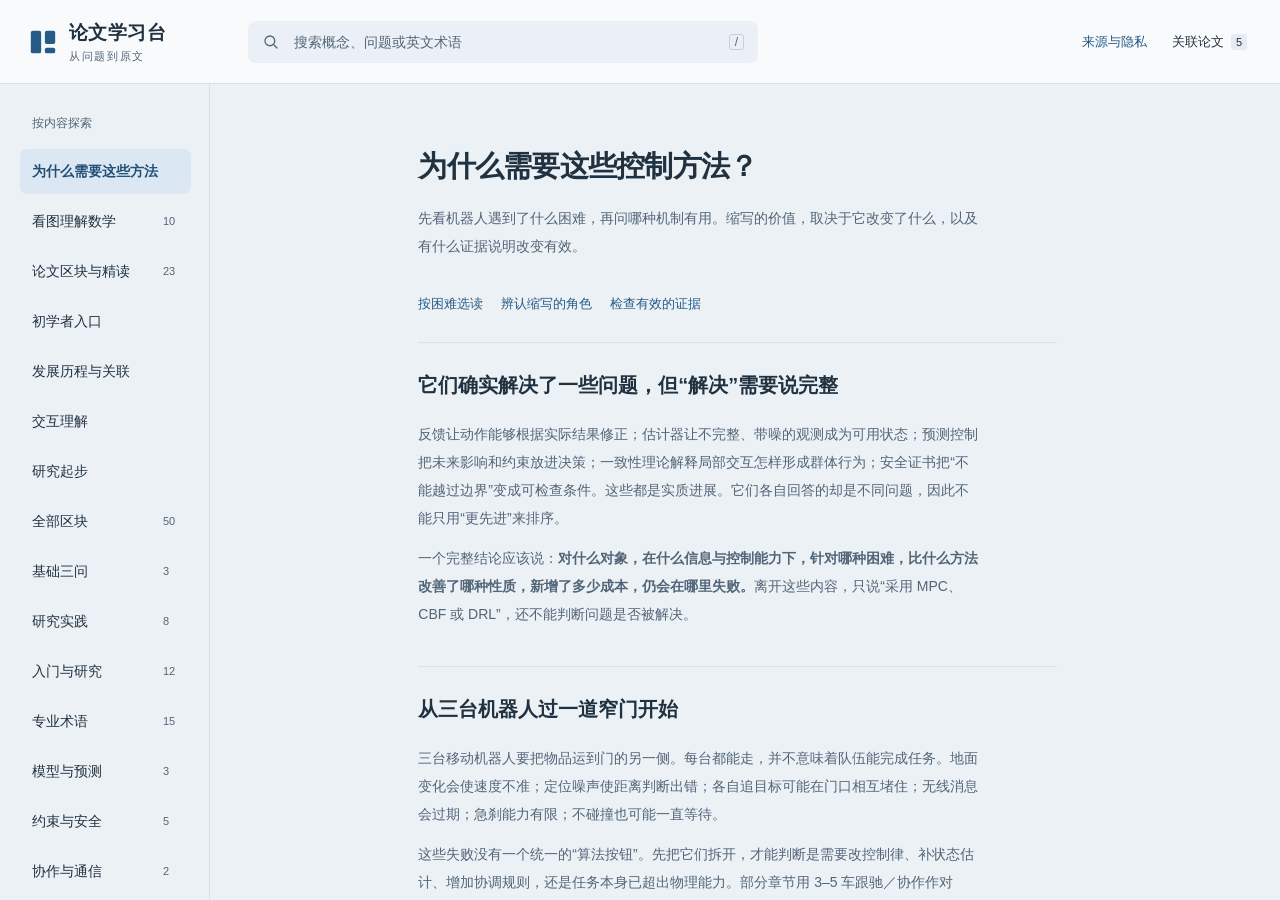
==== commit 23cda65e: "Reorganize control learning around problems, mechanisms and evidence" ====
--- a/docs/index.html
+++ b/docs/index.html
@@ -14,8 +14,9 @@
   <link rel="stylesheet" href="./history.css">
   <link rel="stylesheet" href="./paper-studies.css">
   <link rel="stylesheet" href="./visual-math.css?v=20261117-visual2">
+  <link rel="stylesheet" href="./why.css?v=20261117-why1">
   <script defer src="./vendor/katex/dist/katex.min.js"></script>
-  <script type="module" src="./app.js?v=20261117-visual2"></script>
+  <script type="module" src="./app.js?v=20261117-why1"></script>
 </head>
 <body>
 
--- a/docs/why.css
+++ b/docs/why.css
@@ -0,0 +1,31 @@
+.why-page{font-size:14px;line-height:2;overflow-wrap:anywhere}
+.why-page p{max-width:72ch}
+.why-page .guide-section{padding:26px 0}
+.why-page .guide-section>h2{font-size:20px;line-height:1.65;margin:0 0 18px}
+.why-page .guide-section p{margin:12px 0}
+.why-page summary{cursor:pointer;color:var(--blue);line-height:1.9}
+.why-index-row{padding:22px 0;border-top:1px solid var(--line)}
+.why-index-row h2{font-size:16px;line-height:1.8;margin:0 0 8px}
+.why-index-row p{margin:6px 0!important}
+.why-index-row .small-copy{color:var(--muted);font-size:13px}
+.why-context{padding:18px 0;margin:18px 0;border-block:1px solid var(--line);font-size:14px;line-height:1.9}
+.why-context p{margin:0 0 10px}
+.why-chain{max-width:520px;margin:24px 0}
+.why-chain svg{display:block;width:100%;height:auto}
+.why-chain text{font-family:inherit;font-size:20px;stroke:none}
+.why-chain figcaption{font-size:13px;line-height:1.9;color:var(--muted);margin-top:14px}
+.why-roles{margin:22px 0}
+.why-roles>div{border-top:1px solid var(--line);padding:18px 0}
+.why-roles dt{font-weight:650}.why-roles dt span{display:block;font-size:13px;color:var(--muted);font-weight:400}
+.why-roles dd{margin:10px 0 0}
+.why-table-scroll{overflow-x:auto;max-width:100%;margin:20px 0}
+.why-table-scroll table{width:100%;border-collapse:collapse;min-width:450px;text-align:left;font-size:13px;line-height:1.9}
+.why-table-scroll th,.why-table-scroll td{padding:14px 12px;border-bottom:1px solid var(--line);vertical-align:top}
+.why-table-scroll th{color:var(--ink);font-weight:650}
+.why-sources details{padding:16px 0;border-top:1px solid var(--line)}
+.why-sources details p{font-size:13px}
+.why-formula{border-block:1px solid var(--line);padding:20px 0}
+.why-formula .math{overflow-x:auto;padding:20px 0}
+.why-related{display:flex;flex-wrap:wrap;gap:10px;margin:18px 0}
+.why-page li{margin:10px 0}.why-page a{overflow-wrap:anywhere}
+@media(max-width:620px){.why-page{font-size:14px}.why-page .guide-section>h2{font-size:18px}.why-page .guide-section{padding:22px 0}.why-chain text{font-size:22px}.why-table-scroll th,.why-table-scroll td{padding:12px 9px}.why-context{font-size:13px}}
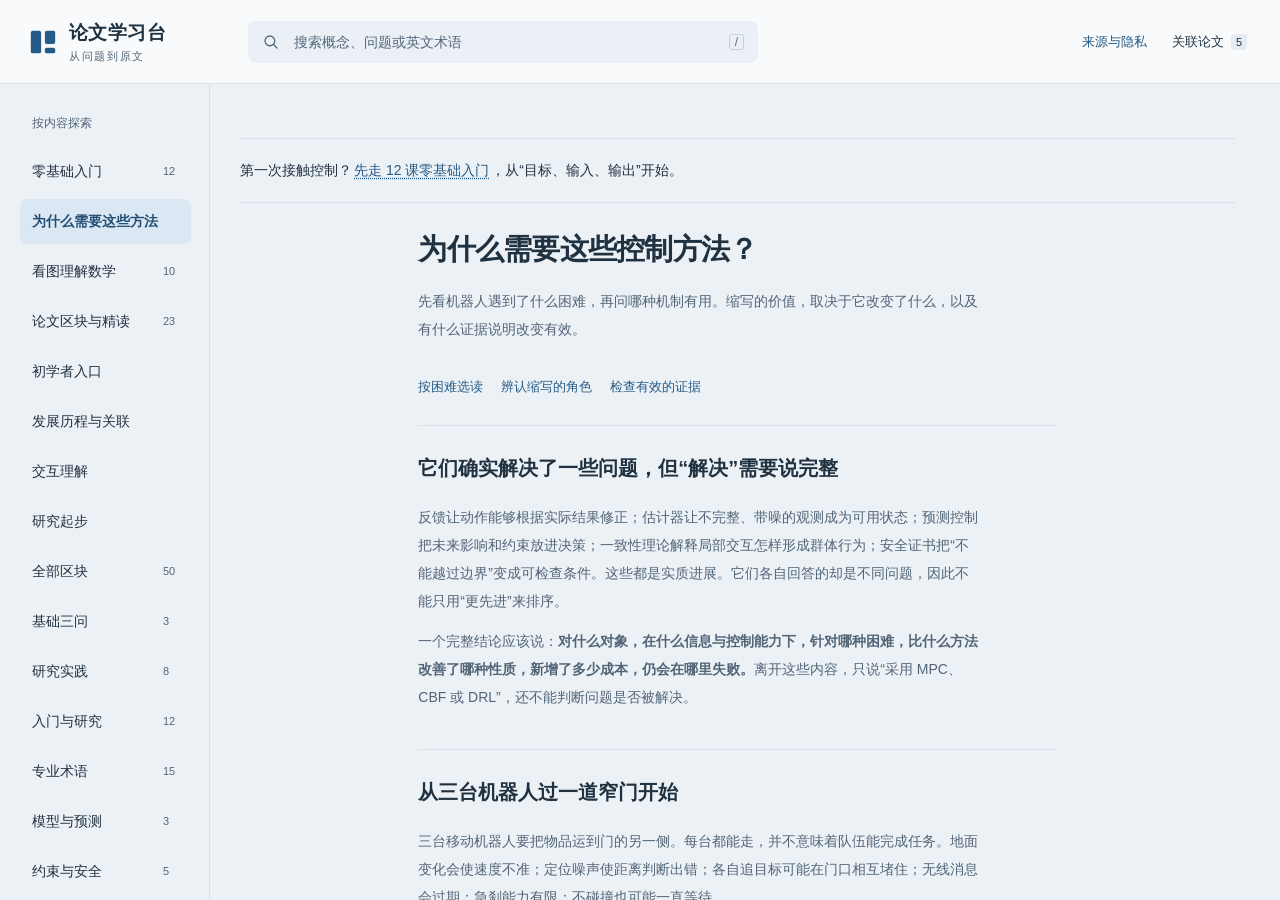
==== commit e9a91271: "Add zero-background control course with offline labs Twelve lessons in four parts, a placement check" ====
--- a/docs/index.html
+++ b/docs/index.html
@@ -1,4 +1,4 @@
-<!doctype html>
+﻿<!doctype html>
 <html lang="zh-CN" data-edition="public">
 <head>
   <meta charset="utf-8">
@@ -14,9 +14,10 @@
   <link rel="stylesheet" href="./history.css">
   <link rel="stylesheet" href="./paper-studies.css">
   <link rel="stylesheet" href="./visual-math.css?v=20261117-visual2">
+  <link rel="stylesheet" href="./zero.css?v=20261118-zero2">
   <link rel="stylesheet" href="./why.css?v=20261117-why1">
   <script defer src="./vendor/katex/dist/katex.min.js"></script>
-  <script type="module" src="./app.js?v=20261117-why1"></script>
+  <script type="module" src="./app.js?v=20261118-zero2"></script>
 </head>
 <body>
 
@@ -70,3 +71,4 @@
   <noscript>此学习网页需要启用 JavaScript。论文来源与隐私说明见 about.html。</noscript>
 </body>
 </html>
+
--- a/docs/zero.css
+++ b/docs/zero.css
@@ -0,0 +1,124 @@
+/* Zero-background course (#view=zero). Same daylight reading-desk world, beginner-first spacing. */
+.zero-page{font-size:14px;line-height:2;overflow-wrap:anywhere}
+.zero-page p{max-width:74ch}
+.zero-page h1,.zero-page h2,.zero-page h3{line-height:1.55}
+.zero-page h2{font-size:20px;margin:0 0 14px}
+.zero-page h3{font-size:16px;margin:0 0 6px}
+.zero-hero{Background:linear-gradient(150deg,#e4eff8,#f7fafd 62%);border:1px solid #cfdfed;border-radius:16px;padding:34px 34px 30px;margin-bottom:8px}
+.zero-kicker{font-size:11px;letter-spacing:.14em;color:var(--green);margin:0 0 12px;font-weight:600}
+.zero-hero h1{font-size:31px;letter-spacing:-.02em;margin:0 0 14px;max-width:24ch}
+.zero-lead{font-size:15px;line-height:2;color:#3d576c;margin:0 0 22px;max-width:62ch}
+.zero-hero-actions{display:flex;flex-wrap:wrap;gap:12px;align-items:center}
+.zero-hero-actions .primary-button,.zero-hero-actions .secondary-button{font-size:13px;padding:11px 16px}
+.zero-section{padding:30px 0;border-top:1px solid var(--line)}
+.zero-section>p{margin:0 0 14px}
+.zero-first{padding-top:26px}
+.zero-first-line{font-size:19px;line-height:1.8;color:var(--blue);font-weight:600;margin:0 0 12px!important}
+.zero-note{font-size:12px;line-height:1.95;color:var(--muted);margin:14px 0 0}
+.zero-questions{display:grid;grid-template-columns:repeat(3,1fr);gap:16px;margin:20px 0}
+.zero-question{border:1px solid #d7e1ea;border-radius:10px;background:#fff;margin:0;padding:16px 16px 14px;min-width:0}
+.zero-question legend{font-size:12px;font-weight:650;line-height:1.7;padding:0 4px;color:var(--ink);max-width:100%}
+.zero-question label{display:flex;gap:8px;align-items:flex-start;font-size:12px;line-height:1.85;padding:7px 0;cursor:pointer;color:#41596c}
+.zero-question input{margin-top:7px;accent-color:var(--blue);flex-shrink:0}
+.zero-placement-actions{display:flex;gap:16px;align-items:center;flex-wrap:wrap}
+.zero-placement-result{margin:16px 0 0!important;padding:16px 18px;border-radius:10px;background:#fff;border:1px solid #d7e1ea;line-height:2}
+.zero-placement-result:empty{display:none}
+.zero-placement-result .primary-button{margin-left:10px;padding:6px 12px;font-size:12px}
+.zero-cards{display:grid;grid-template-columns:1fr 1fr;gap:14px}
+.zero-part{margin:26px 0 0}
+.zero-part-head{display:flex;gap:14px;align-items:flex-start;margin-bottom:14px}
+.zero-part-head p{font-size:12px;color:var(--muted);line-height:1.9;margin:0;max-width:64ch}
+.zero-part-tag{flex-shrink:0;width:34px;height:34px;border-radius:9px;background:#dbe8f3;color:var(--blue);display:flex;align-items:center;justify-content:center;font-weight:700;font-size:15px}
+.zero-card{position:relative;background:#fff;border:1px solid #d7e1ea;border-radius:12px;padding:18px 18px 16px;display:flex;flex-direction:column;gap:0;transition:border-color .15s,background .15s;min-width:0}
+.zero-card:hover{border-color:#8dabc3;background:#fbfdff}
+.zero-card-top{display:flex;align-items:center;gap:10px;margin-bottom:10px}
+.zero-number{font-size:12px;font-weight:700;color:var(--blue);background:var(--blue-soft);border-radius:5px;padding:1px 7px;font-variant-numeric:tabular-nums}
+.zero-card-meta{font-size:11px;color:var(--muted)}
+.zero-done{margin-left:auto;font-size:11px;color:var(--green)}
+.zero-card h3{font-size:15px;line-height:1.7;margin:0 0 6px}
+.zero-card-open{text-align:left;padding:0;font:inherit;color:var(--ink);line-height:1.7}
+.zero-card-open:focus-visible{outline-offset:2px}
+.zero-card-open::after{content:'';position:absolute;inset:0;border-radius:inherit}
+.zero-card-en{font-size:11px;color:var(--blue);margin:0 0 8px!important}
+.zero-card>p:last-child{font-size:12px;line-height:1.9;color:var(--muted);margin:0!important}
+.zero-methods{display:grid;grid-template-columns:repeat(3,1fr);gap:14px;margin:18px 0}
+.zero-methods>div{border:1px solid #d7e1ea;border-radius:10px;padding:16px;background:#fff}
+.zero-methods span{display:inline-flex;width:22px;height:22px;border-radius:50%;background:#dbe8f3;color:var(--blue);font-size:12px;font-weight:700;align-items:center;justify-content:center;margin-bottom:8px}
+.zero-methods h3{font-size:14px}
+.zero-methods p{font-size:12px;line-height:1.9;color:var(--muted);margin:0}
+.zero-table-scroll{overflow-x:auto;max-width:100%;margin:18px 0}
+.zero-table-scroll table{width:100%;border-collapse:collapse;min-width:520px;background:#fff;font-size:13px;line-height:1.85;text-align:left}
+.zero-table-scroll caption{caption-side:top;text-align:left;font-size:12px;color:var(--muted);padding:0 0 10px}
+.zero-table-scroll th,.zero-table-scroll td{border-bottom:1px solid var(--line);padding:11px 12px;vertical-align:top}
+.zero-table-scroll thead th{background:#f1f6fa;color:#3d576c;font-weight:650;font-size:12px}
+.zero-table-scroll tbody th{font-weight:600;color:var(--blue)}
+.zero-lab{background:#f6f9fc;border:1px solid #dbe5ee;border-radius:14px;padding:26px;margin:26px 0}
+.zero-lab>h2{margin-top:2px}
+.zero-lab-controls{display:grid;grid-template-columns:repeat(2,minmax(0,1fr));gap:14px;margin:20px 0 6px}
+.zero-lab-controls label{display:flex;flex-direction:column;gap:7px;font-size:12px;color:#3d576c;line-height:1.8}
+.zero-lab-controls select{background:#fff;border:1px solid #c6d4e1;border-radius:7px;padding:9px 10px;font-size:13px;color:var(--ink);max-width:100%}
+.zero-lab-controls .zero-check-label{flex-direction:row;align-items:center;gap:9px;grid-column:1/-1;cursor:pointer}
+.zero-lab-controls input[type=checkbox]{width:16px;height:16px;accent-color:var(--blue);flex-shrink:0}
+.zero-player{display:flex;flex-wrap:wrap;gap:12px;align-items:center;margin:18px 0 8px;font-size:12px}
+.zero-player label{display:flex;align-items:center;gap:9px;margin-left:auto;color:#3d576c;flex:1 1 260px;min-width:220px}
+.zero-player output{color:var(--blue);font-variant-numeric:tabular-nums;white-space:nowrap}
+.zero-player input[type=range]{flex:1;accent-color:var(--blue);min-width:120px}
+.zero-chart{margin:8px 0 4px;background:#fff;border:1px solid #dde7ef;border-radius:10px;padding:8px 6px 2px}
+.zero-chart svg{display:block;width:100%;height:auto}
+.zero-chart .chart-grid{stroke:#e3ebf2;stroke-width:1}
+.zero-chart .chart-axis{stroke:#8b9eae;stroke-width:1.4}
+.zero-chart .chart-tick,.zero-chart .chart-legend{font-family:inherit;font-size:13px;fill:#526577;stroke:none}
+.zero-chart .chart-line{stroke-width:2.6}
+.zero-chart .chart-ref{stroke:#a35536;stroke-width:1.4;stroke-dasharray:5 5}
+.zero-chart .chart-ref-label{font-family:inherit;font-size:13px;fill:#8c462e;stroke:none}
+.zero-chart .chart-band{fill:#e7f0f8;opacity:.7}
+.zero-chart .chart-band-label{font-family:inherit;font-size:13px;fill:#265b87;stroke:none}
+.zero-chart .chart-current{stroke:#526577;stroke-width:1.2;stroke-dasharray:2 4}
+.zero-readout{margin:12px 0 0;padding:14px 16px;background:#fff;border:1px solid #dde7ef;border-radius:10px;font-size:13px;line-height:1.95}
+.zero-readout p{margin:0 0 6px}
+.zero-readout p:last-child{margin:0;color:var(--muted);font-size:12px}
+.zero-terms{display:grid;grid-template-columns:1fr 1fr;gap:12px;margin:18px 0 0}
+.zero-term{border:1px solid #d7e1ea;border-radius:9px;background:#fff;padding:13px 15px}
+.zero-term p{margin:0!important}
+.zero-term p:first-child{display:flex;gap:10px;align-items:baseline;flex-wrap:wrap}
+.zero-term strong{font-size:14px}
+.zero-term span{font-size:11px;color:var(--blue)}
+.zero-term p:last-child{font-size:12px;line-height:1.85;color:var(--muted);margin-top:5px!important}
+.zero-formula{border-block:1px solid var(--line);padding:20px 0;margin:26px 0}
+.zero-formula summary{cursor:pointer;color:var(--blue);font-size:13px;line-height:1.9}
+.zero-formula .math{overflow-x:auto;padding:16px 0}
+.zero-formula-label{font-size:12px;color:var(--muted);margin:14px 0 0}
+.zero-details{border:1px solid #d7e1ea;border-radius:10px;background:#fff;padding:14px 16px;margin:0 0 12px}
+.zero-details summary{cursor:pointer;font-size:13px;line-height:1.9;font-weight:600;color:#354e62}
+.zero-details p{margin:12px 0 0!important;font-size:13px;line-height:2;color:#3d576c}
+.zero-check-title{margin-top:26px!important}
+.zero-output{border:1px solid #d7e1ea;border-radius:12px;background:#fff;padding:22px 24px;margin:26px 0}
+.zero-output h2{margin-bottom:8px}
+.zero-output p{margin:0 0 14px}
+.zero-links{display:flex;flex-wrap:wrap;gap:10px;margin-top:14px}
+.zero-links .secondary-button{font-size:12px}
+.zero-lesson-head .zero-kicker{margin-bottom:10px}
+.zero-lesson-head h1{font-size:27px;margin:0 0 8px}
+.zero-en{font-size:12px;color:var(--blue);margin:0 0 14px!important}
+.zero-goal{background:#fff;border:1px solid #d7e1ea;border-radius:10px;padding:14px 16px;font-size:13px;line-height:1.95;margin:0!important}
+.zero-story p{font-size:14px}
+.zero-gap{background:#f2f7fb;border-left:3px solid #6d94b3;padding:12px 16px;border-radius:0 8px 8px 0;color:#354e62}
+.zero-breadcrumb{display:flex;justify-content:space-between;align-items:center;gap:12px;margin-bottom:20px;font-size:12px;color:var(--muted);flex-wrap:wrap}
+.zero-pager{display:flex;justify-content:space-between;gap:14px;border-top:1px solid var(--line);padding-top:20px;margin-top:32px;flex-wrap:wrap}
+.zero-pager-link{font-size:12px;line-height:1.9;color:var(--blue);text-align:left;padding:8px 10px;border-radius:7px;border:1px solid transparent;max-width:48%}
+.zero-pager-link:hover{background:#e7f0f8;border-color:#cfdfed;text-decoration:none}
+.zero-lab-index{display:grid;grid-template-columns:repeat(3,1fr);gap:14px;margin:18px 0}
+.zero-lab-index article{border:1px solid #d7e1ea;border-radius:10px;background:#fff;padding:16px;display:flex;flex-direction:column;gap:8px}
+.zero-lab-index p{font-size:12px;line-height:1.9;color:var(--muted);margin:0!important;flex:1}
+.zero-lab-index .secondary-button{align-self:flex-start;font-size:12px}
+.zero-glossary summary{cursor:pointer;color:var(--blue);font-size:13px;line-height:1.9;padding:8px 0}
+.zero-next{display:grid;grid-template-columns:1fr 1fr;gap:14px;margin:18px 0}
+.zero-next article{border:1px solid #d7e1ea;border-radius:10px;background:#fff;padding:16px;display:flex;flex-direction:column;gap:8px}
+.zero-next p{font-size:12px;line-height:1.9;color:var(--muted);margin:0!important;flex:1}
+.zero-next .secondary-button{align-self:flex-start;font-size:12px}
+.zero-result{padding:20px 0;border-top:1px solid var(--line)}
+.zero-result h2{font-size:16px;line-height:1.8;margin:0 0 6px}
+.zero-result p{font-size:12px;line-height:1.9;color:var(--muted);margin:0 0 6px!important}
+@media(max-width:1180px){.zero-questions{grid-template-columns:1fr}.zero-cards{grid-template-columns:1fr}.zero-terms{grid-template-columns:1fr}.zero-methods,.zero-lab-index{grid-template-columns:1fr}.zero-next{grid-template-columns:1fr}.zero-lab-controls{grid-template-columns:1fr}}
+@media(max-width:930px){.zero-hero{padding:26px 24px}.zero-hero h1{font-size:27px}.zero-pager-link{max-width:100%}}
+@media(max-width:620px){.zero-page{font-size:13px}.zero-hero{padding:22px 18px}.zero-hero h1{font-size:25px}.zero-lead{font-size:13px}.zero-section{padding:24px 0}.zero-page h2{font-size:18px}.zero-lab{padding:18px 16px}.zero-breadcrumb{font-size:11px}.zero-player label{margin-left:0;flex-basis:100%}.zero-chart .chart-tick,.zero-chart .chart-legend,.zero-chart .chart-ref-label,.zero-chart .chart-band-label{font-size:15px}.zero-lesson-head h1{font-size:23px}.zero-output{padding:18px}}
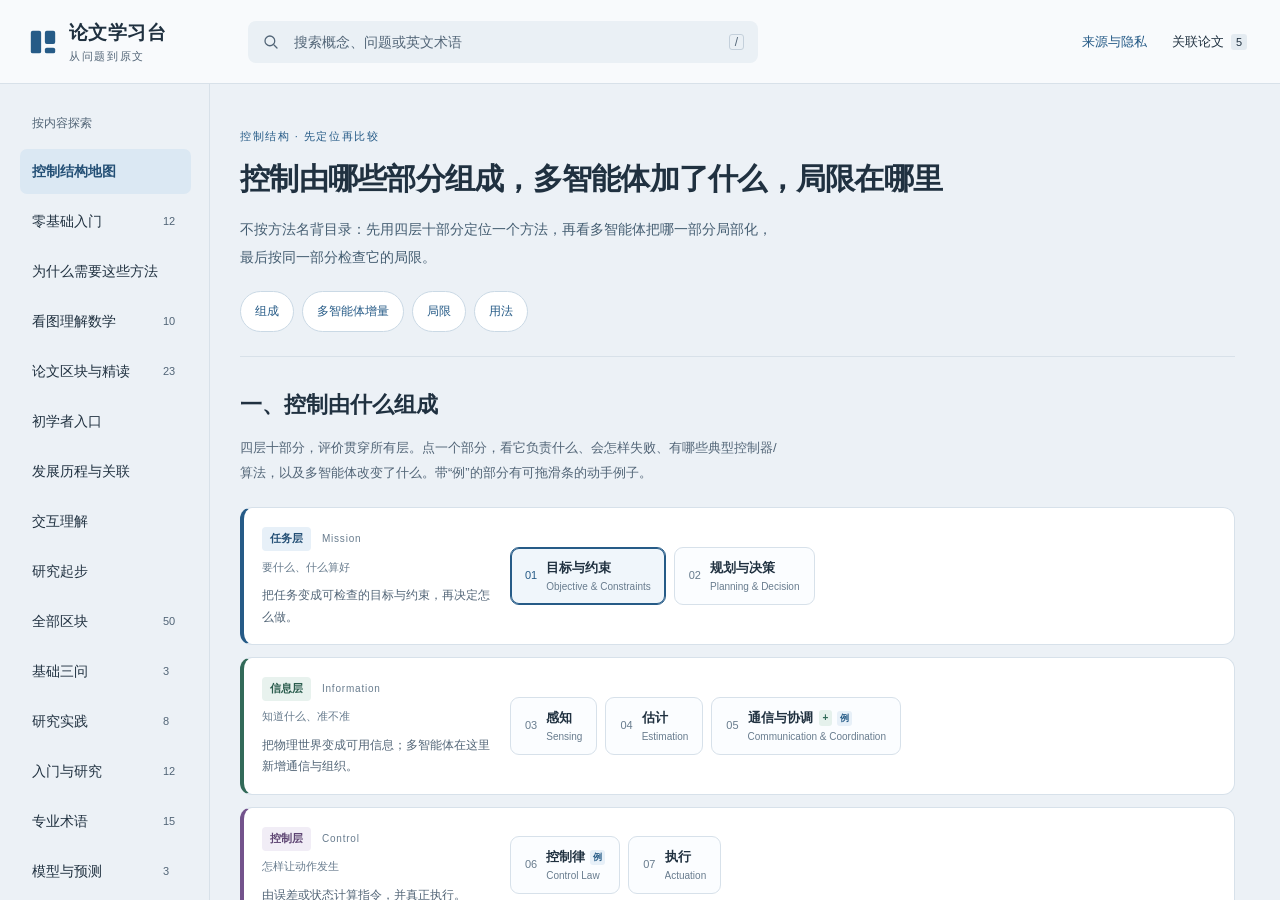
==== commit a82d85c7: "Add control-structure map home with named examples and slider demos" ====
--- a/docs/index.html
+++ b/docs/index.html
@@ -1,4 +1,4 @@
-﻿<!doctype html>
+<!doctype html>
 <html lang="zh-CN" data-edition="public">
 <head>
   <meta charset="utf-8">
@@ -15,9 +15,10 @@
   <link rel="stylesheet" href="./paper-studies.css">
   <link rel="stylesheet" href="./visual-math.css?v=20261117-visual2">
   <link rel="stylesheet" href="./zero.css?v=20261118-zero2">
+  <link rel="stylesheet" href="./control-map.css?v=20261119-map3">
   <link rel="stylesheet" href="./why.css?v=20261117-why1">
   <script defer src="./vendor/katex/dist/katex.min.js"></script>
-  <script type="module" src="./app.js?v=20261118-zero2"></script>
+  <script type="module" src="./app.js?v=20261119-map3"></script>
 </head>
 <body>
 
--- a/docs/control-map.css
+++ b/docs/control-map.css
@@ -0,0 +1,176 @@
+/* Control-structure map (#view=map). Reuses the desk's color, type, radius and focus tokens. */
+.map-page{max-width:1120px;font-size:14px;line-height:1.95}
+.map-hero{padding:6px 0 24px;border-bottom:1px solid var(--line)}
+.map-kicker{font-size:11px;letter-spacing:.14em;color:var(--blue);margin:0 0 10px}
+.map-hero h1{font-size:30px;line-height:1.45;margin-bottom:14px}
+.map-lead{font-size:14px;line-height:2;color:#455e72;max-width:70ch;margin-bottom:20px}
+.map-jump{display:flex;flex-wrap:wrap;gap:8px}
+.map-jump button{padding:8px 14px;border:1px solid #cad9e5;border-radius:999px;background:white;font-size:12px;color:var(--blue)}
+.map-jump button:hover{background:var(--blue-soft)}
+.map-section{padding:30px 0;border-bottom:1px solid var(--line)}
+.map-section:last-of-type{border-bottom:0}
+.map-section>h2{font-size:22px;line-height:1.6;margin-bottom:12px}
+.map-intro-line{font-size:13px;line-height:1.95;color:var(--muted);max-width:76ch;margin-bottom:22px}
+
+/* Layer board */
+.map-board{display:flex;flex-direction:column;gap:12px}
+.map-layer{display:grid;grid-template-columns:minmax(190px,230px) 1fr;gap:18px;align-items:center;background:white;border:1px solid #d7e1ea;border-left:4px solid var(--map-color,var(--blue));border-radius:12px;padding:16px 18px}
+.map-layer[data-layer=task]{--map-color:#265b87}
+.map-layer[data-layer=info]{--map-color:#326a59}
+.map-layer[data-layer=control]{--map-color:#73538c}
+.map-layer[data-layer=assure]{--map-color:#9c4c2d}
+.map-layer[data-layer=cross]{--map-color:#526577;background:#f7f9fb}
+.map-layer-head{min-width:0}
+.map-layer-head p{font-size:12px;line-height:1.8;color:var(--muted);margin:7px 0 0}
+.map-layer-tag{display:inline-block;padding:3px 8px;border-radius:4px;font-size:11px;font-weight:600;line-height:1.6;white-space:nowrap}
+.map-layer-task{background:#e7f0f8;color:#234f75}
+.map-layer-info{background:#e8f2ee;color:#2a5c4d}
+.map-layer-control{background:#f1edf6;color:#5d4472}
+.map-layer-assure{background:#f8ede7;color:#7f4027}
+.map-layer-cross{background:#eef2f5;color:#3d5265}
+.map-layer-en{font-size:10px;letter-spacing:.08em;color:var(--faint);margin-left:7px}
+.map-layer-ask{display:block;font-size:11px;color:var(--faint);margin-top:5px}
+.map-chips{display:flex;flex-wrap:wrap;gap:8px;min-width:0}
+.map-chip{display:grid;grid-template-columns:auto 1fr;grid-template-rows:auto auto;column-gap:9px;align-items:baseline;text-align:left;padding:10px 14px;border:1px solid #d7e1ea;border-radius:9px;background:#fbfdff;min-width:0;max-width:100%}
+.map-chip:hover{border-color:#8dabc3;background:white}
+.map-chip-num{grid-row:1/3;align-self:center;font-size:11px;color:var(--faint);font-variant-numeric:tabular-nums}
+.map-chip-name{font-size:13px;font-weight:600;line-height:1.6}
+.map-chip small{font-size:10px;color:var(--faint);line-height:1.5;white-space:nowrap;overflow:hidden;text-overflow:ellipsis;max-width:100%}
+.map-chip-added{display:inline-block;font-style:normal;font-size:10px;font-weight:600;color:var(--green);background:#e5f1ec;border-radius:3px;padding:0 4px;margin-left:6px;vertical-align:1px}
+.map-chip-demo{display:inline-block;font-style:normal;font-size:9px;font-weight:600;color:var(--blue);background:#e7f0f8;border-radius:3px;padding:0 3px;margin-left:5px;vertical-align:1px}
+.map-chip.is-selected{border-color:var(--blue);background:#f0f6fb;box-shadow:inset 0 0 0 1px var(--blue)}
+.map-chip.is-selected .map-chip-num{color:var(--blue)}
+
+/* Selected part */
+.map-detail{margin-top:16px;padding:22px 24px;border:1px solid #cfdce7;border-radius:12px;background:#f6f9fc}
+.map-detail.has-demo{display:grid;grid-template-columns:minmax(0,1fr) minmax(270px,320px);gap:20px;align-items:start}
+.map-detail-body{min-width:0}
+.map-detail-head h3{font-size:18px;line-height:1.6;margin:8px 0 0}
+.map-detail-head h3 small{font-size:11px;font-weight:400;color:var(--faint);margin-left:7px}
+.map-added{display:inline-block;font-size:10px;font-weight:600;color:var(--green);background:#e5f1ec;border-radius:3px;padding:1px 6px;margin-left:8px;vertical-align:2px}
+.map-detail-duty{font-size:14px;line-height:1.95;margin:12px 0 16px!important;max-width:78ch}
+.map-detail-grid{display:grid;grid-template-columns:repeat(3,minmax(0,1fr));gap:14px;margin:0 0 16px}
+.map-detail-grid>div{background:white;border:1px solid #dde6ee;border-radius:8px;padding:12px 14px;min-width:0}
+.map-detail-grid dt{font-size:10px;letter-spacing:.06em;color:var(--faint);margin-bottom:4px}
+.map-detail-grid dd{margin:0;font-size:13px;line-height:1.8}
+.map-detail-multi{font-size:13px;line-height:1.9;margin:0 0 16px!important;background:white;border-left:3px solid var(--green);border-radius:0 7px 7px 0;padding:12px 14px}
+.map-examples{margin:0 0 16px;border-top:1px solid #dde6ee;padding-top:11px}
+.map-examples h4{font-size:11px;line-height:1.7;letter-spacing:.04em;color:var(--faint);margin:0 0 6px;font-weight:600}
+.map-examples ul{list-style:none;margin:0;padding:0}
+.map-examples li{display:flex;flex-wrap:wrap;gap:1px 10px;align-items:baseline;font-size:12px;line-height:1.85;padding:4px 0;border-bottom:1px solid #eef2f5}
+.map-examples li:last-child{border-bottom:0;padding-bottom:0}
+.map-examples li span{flex:1 1 52%;min-width:180px;color:var(--muted)}
+.map-examples li strong{color:var(--ink);font-weight:600}
+.map-examples li .term-link{flex-shrink:0}
+.map-detail-links{display:flex;flex-wrap:wrap;gap:8px;align-items:center}
+.map-detail-links>span{font-size:11px;color:var(--faint);margin-right:2px}
+.map-link{display:inline-flex;align-items:baseline;gap:7px;padding:6px 10px;border:1px solid #cad9e5;border-radius:6px;background:white;font-size:12px;line-height:1.7;color:var(--blue);text-align:left}
+.map-link:hover{background:var(--blue-soft)}
+.map-link span{font-size:10px;color:var(--faint);border-right:1px solid #cad9e5;padding-right:7px;flex-shrink:0}
+.map-note{margin-top:16px;border-block:1px solid var(--line);padding:14px 0}
+.map-note summary{cursor:pointer;color:var(--blue);font-size:12px;line-height:1.8}
+.map-note p{font-size:12px;line-height:1.9;color:var(--muted);margin:10px 0 0;max-width:80ch}
+
+/* Side examples */
+.map-demo{position:sticky;top:10px;background:white;border:1px solid #cfdce7;border-radius:10px;padding:14px 16px;box-shadow:0 1px 2px #2031400a}
+.map-demo-kicker{font-size:10px;letter-spacing:.08em;color:var(--blue);margin:0 0 4px}
+.map-demo h3{font-size:15px;line-height:1.6;margin-bottom:6px}
+.map-demo-lead{font-size:12px;line-height:1.8;color:var(--muted);margin:0 0 12px}
+.map-demo-controls{display:flex;flex-direction:column;gap:10px;margin-bottom:8px}
+.map-demo-control span{display:flex;justify-content:space-between;gap:8px;font-size:11px;line-height:1.7;color:var(--ink)}
+.map-demo-control output{color:var(--blue);font-variant-numeric:tabular-nums;font-weight:600;white-space:nowrap}
+.map-demo-control input{width:100%;accent-color:var(--blue);margin:2px 0 0}
+.map-demo-actions{display:flex;justify-content:flex-end;margin-bottom:6px}
+.map-demo-actions .ref-link{font-size:11px}
+.map-demo-readout{background:#f6f9fc;border:1px solid #dde6ee;border-radius:7px;padding:10px 12px;margin-bottom:10px}
+.map-demo-readout p{font-size:12px;line-height:1.8;margin:0 0 6px;color:#3b5368}
+.map-demo-readout p:last-child{margin-bottom:0}
+.map-demo-readout strong{color:var(--ink)}
+.map-demo-visual svg{display:block;width:100%;height:auto}
+.map-demo-visual svg text{stroke:none;font-family:inherit}
+.map-demo-note{font-size:10px;line-height:1.7;color:var(--faint);margin:8px 0 0}
+
+/* Multi-agent comparison */
+.map-table-scroll{overflow-x:auto;max-width:100%;margin:0 0 20px}
+.map-table-scroll table{width:100%;border-collapse:collapse;min-width:660px;text-align:left;font-size:13px;line-height:1.8}
+.map-table-scroll caption{caption-side:top;text-align:left;font-size:11px;color:var(--faint);padding-bottom:9px}
+.map-table-scroll th,.map-table-scroll td{padding:13px 12px;border-bottom:1px solid var(--line);vertical-align:top}
+.map-table-scroll thead th{color:var(--ink);font-weight:650;background:#f6f9fc}
+.map-table-scroll tbody th{font-weight:600;color:var(--ink);white-space:nowrap}
+.map-additions{display:grid;grid-template-columns:repeat(3,minmax(0,1fr));gap:12px}
+.map-additions>div{background:white;border:1px solid #d7e1ea;border-radius:10px;padding:14px 16px}
+.map-additions h3{font-size:14px;margin-bottom:5px}
+.map-additions p{font-size:12px;line-height:1.85;color:var(--muted);margin:0}
+
+/* Limitations */
+.map-filter{display:flex;flex-wrap:wrap;gap:7px;margin-bottom:10px}
+.map-filter button{padding:6px 12px;border:1px solid #cad9e5;border-radius:999px;background:white;font-size:12px;color:var(--muted)}
+.map-filter button:hover{background:var(--blue-soft)}
+.map-filter button.is-selected{background:#dbe8f3;border-color:#b9cee0;color:#234f75;font-weight:600}
+.map-filter-count{font-size:11px;color:var(--faint);margin:0 0 16px}
+.map-limits{display:grid;grid-template-columns:repeat(auto-fill,minmax(310px,1fr));gap:12px}
+.map-limit[hidden]{display:none!important}
+.map-limit{background:white;border:1px solid #d7e1ea;border-radius:11px;padding:16px 17px;min-width:0}
+.map-limit-head{display:flex;justify-content:space-between;align-items:flex-start;gap:10px;margin-bottom:10px}
+.map-limit-head h3{font-size:15px;line-height:1.6;margin:0}
+.map-limit p{font-size:12px;line-height:1.85;color:#3b5368;margin:7px 0}
+.map-limit p strong{color:var(--ink);font-weight:600}
+.map-limit-parts{border-top:1px solid #e4ebf1;margin-top:12px;padding-top:9px;font-size:11px;color:var(--faint);line-height:1.9}
+.map-limit-parts span{margin-right:7px}
+.map-limit-parts .term-link{font-size:11px;margin-right:6px}
+.map-packaging{margin-top:18px;background:#f6f9fc;border:1px solid #dde6ee;border-radius:10px;padding:15px 18px}
+.map-packaging h3{font-size:14px;margin-bottom:8px}
+.map-packaging ul{margin:0;padding-left:19px;font-size:12px;line-height:1.95;color:var(--muted)}
+
+/* Usage and locator */
+.map-steps{list-style:none;margin:0 0 26px;padding:0;display:flex;flex-direction:column;gap:12px}
+.map-steps li{display:grid;grid-template-columns:34px 1fr;gap:14px;align-items:start;background:white;border:1px solid #d7e1ea;border-radius:10px;padding:14px 16px}
+.map-steps li>span{display:flex;align-items:center;justify-content:center;width:30px;height:30px;border-radius:50%;background:#e7f0f8;color:#234f75;font-size:13px;font-weight:650}
+.map-steps h3{font-size:14px;margin-bottom:2px}
+.map-steps p{font-size:12px;line-height:1.85;color:var(--muted);margin:0}
+.map-locator{background:#f6f9fc;border:1px solid #cfdce7;border-radius:12px;padding:20px 22px}
+.map-locator>h3{font-size:16px;margin-bottom:5px}
+.map-locator>p{font-size:12px;line-height:1.85;color:var(--muted);margin:0 0 14px}
+.map-methods{display:flex;flex-wrap:wrap;gap:7px;margin-bottom:16px}
+.map-methods button{padding:6px 11px;border:1px solid #cad9e5;border-radius:7px;background:white;font-size:12px;color:var(--ink)}
+.map-methods button:hover{border-color:#8dabc3}
+.map-methods button.is-selected{background:#dbe8f3;border-color:#b9cee0;color:#234f75;font-weight:600}
+.map-method-detail{background:white;border:1px solid #dde6ee;border-radius:9px;padding:15px 17px}
+.map-method-detail p{font-size:13px;line-height:1.9;margin:5px 0}
+.map-method-detail p:first-child{margin-top:0}
+.map-method-detail p:last-child{margin-bottom:0}
+.map-next{margin-top:18px}
+.map-next p{font-size:13px;line-height:1.95;color:var(--muted);margin:0}
+
+/* Search results reuse the overview search list */
+.map-result{padding:18px 0;border-top:1px solid var(--line)}
+.map-result h3{font-size:15px;line-height:1.7;margin:0 0 6px;display:flex;gap:10px;align-items:baseline;flex-wrap:wrap}
+.map-result h3 span{font-size:10px;font-weight:400;color:var(--faint)}
+.map-result p{font-size:12px;line-height:1.85;color:var(--muted);margin:0}
+
+@media(max-width:1180px){
+  .map-detail-grid{grid-template-columns:1fr 1fr}
+  .map-additions{grid-template-columns:1fr}
+  .map-additions>div{max-width:none}
+}
+@media(max-width:930px){
+  .map-board{gap:10px}
+  .map-layer{grid-template-columns:1fr;gap:10px;padding:14px}
+  .map-detail.has-demo{grid-template-columns:1fr}
+  .map-demo{position:static}
+  .map-detail-grid{grid-template-columns:1fr}
+  .map-limits{grid-template-columns:1fr}
+}
+@media(max-width:620px){
+  .map-page{font-size:13px;line-height:1.9}
+  .map-hero h1{font-size:25px}
+  .map-lead{font-size:13px}
+  .map-section{padding:24px 0}
+  .map-section>h2{font-size:19px}
+  .map-chip{width:100%}
+  .map-detail{padding:17px 16px}
+  .map-detail-head h3{font-size:16px}
+  .map-locator{padding:16px}
+  .map-table-scroll th,.map-table-scroll td{padding:11px 9px}
+  .map-layer-tag{font-size:10px}
+}
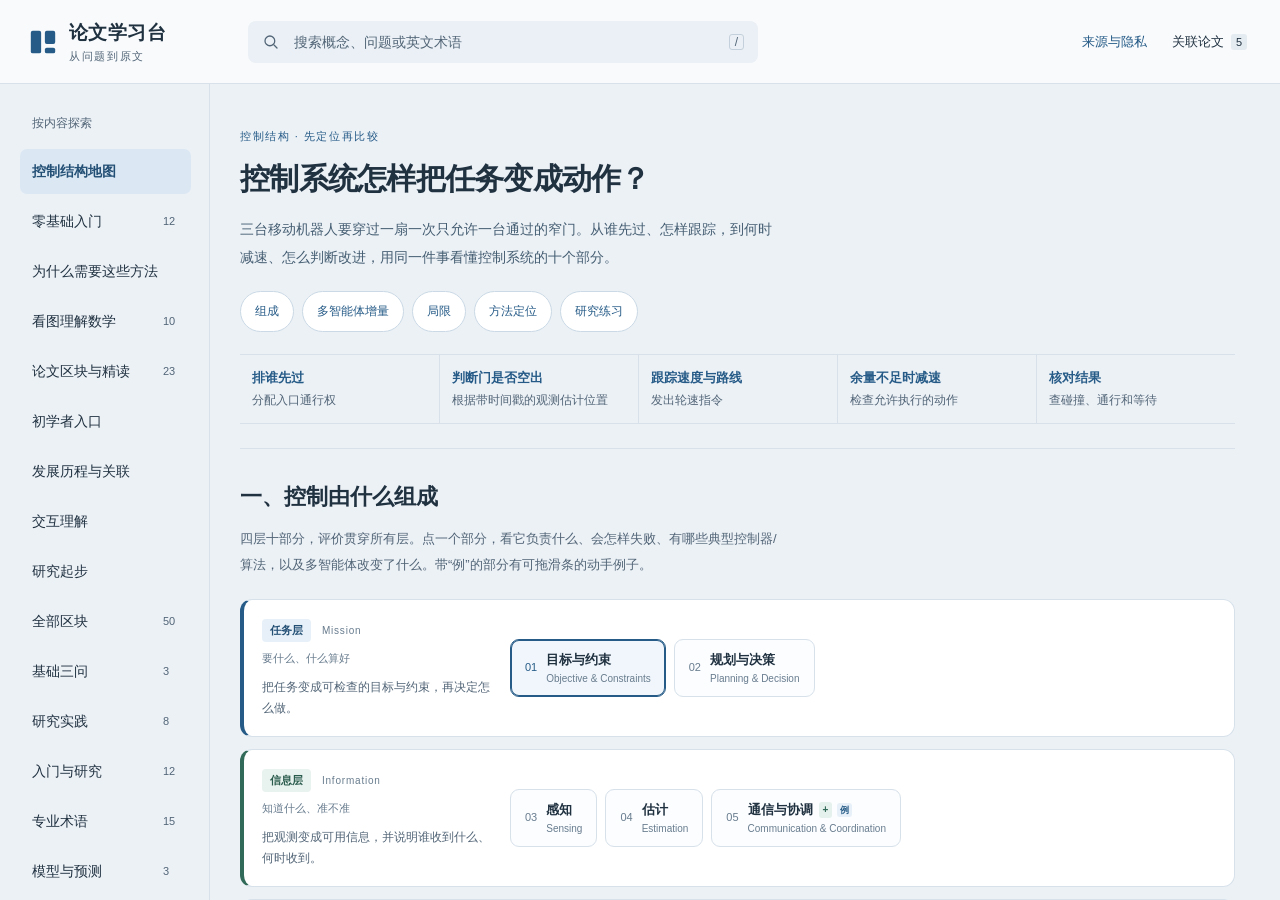
==== commit bc45666b: "Connect the control map with a worked doorway case and research exercise" ====
--- a/docs/index.html
+++ b/docs/index.html
@@ -15,10 +15,10 @@
   <link rel="stylesheet" href="./paper-studies.css">
   <link rel="stylesheet" href="./visual-math.css?v=20261117-visual2">
   <link rel="stylesheet" href="./zero.css?v=20261118-zero2">
-  <link rel="stylesheet" href="./control-map.css?v=20261119-map3">
+  <link rel="stylesheet" href="./control-map.css?v=20261119-case1">
   <link rel="stylesheet" href="./why.css?v=20261117-why1">
   <script defer src="./vendor/katex/dist/katex.min.js"></script>
-  <script type="module" src="./app.js?v=20261119-map3"></script>
+  <script type="module" src="./app.js?v=20261119-case1"></script>
 </head>
 <body>
 
--- a/docs/control-map.css
+++ b/docs/control-map.css
@@ -7,6 +7,13 @@
 .map-jump{display:flex;flex-wrap:wrap;gap:8px}
 .map-jump button{padding:8px 14px;border:1px solid #cad9e5;border-radius:999px;background:white;font-size:12px;color:var(--blue)}
 .map-jump button:hover{background:var(--blue-soft)}
+.map-case-flow{list-style:none;display:grid;grid-template-columns:repeat(5,minmax(0,1fr));gap:0;margin:22px 0 0;padding:0;border-block:1px solid var(--line)}
+.map-case-flow li{min-width:0}
+.map-case-flow li+li{border-inline-start:1px solid var(--line)}
+.map-case-flow button{display:flex;flex-direction:column;align-items:flex-start;gap:3px;width:100%;height:100%;padding:12px;text-align:start;color:var(--ink);line-height:1.6}
+.map-case-flow button:hover,.map-case-flow button:focus-visible{background:var(--blue-soft)}
+.map-case-flow strong{font-size:.94rem;color:var(--blue)}
+.map-case-flow span{font-size:.875rem;color:var(--muted)}
 .map-section{padding:30px 0;border-bottom:1px solid var(--line)}
 .map-section:last-of-type{border-bottom:0}
 .map-section>h2{font-size:22px;line-height:1.6;margin-bottom:12px}
@@ -54,6 +61,13 @@
 .map-detail-grid dt{font-size:10px;letter-spacing:.06em;color:var(--faint);margin-bottom:4px}
 .map-detail-grid dd{margin:0;font-size:13px;line-height:1.8}
 .map-detail-multi{font-size:13px;line-height:1.9;margin:0 0 16px!important;background:white;border-left:3px solid var(--green);border-radius:0 7px 7px 0;padding:12px 14px}
+.map-case{margin:20px 0;padding:14px 0;border-block:1px solid var(--line);max-width:70ch}
+.map-case h4{font-size:1.05rem;margin:0 0 9px}
+.map-case dl{margin:0}
+.map-case dl>div{display:grid;grid-template-columns:6.5em minmax(0,1fr);gap:8px;margin:8px 0}
+.map-case dt{color:var(--blue);font-weight:600;font-size:.875rem}
+.map-case dd{margin:0;font-size:1rem;line-height:1.75}
+.map-case-source{margin:10px 0 0;font-size:.875rem}
 .map-examples{margin:0 0 16px;border-top:1px solid #dde6ee;padding-top:11px}
 .map-examples h4{font-size:11px;line-height:1.7;letter-spacing:.04em;color:var(--faint);margin:0 0 6px;font-weight:600}
 .map-examples ul{list-style:none;margin:0;padding:0}
@@ -139,6 +153,12 @@
 .map-method-detail p{font-size:13px;line-height:1.9;margin:5px 0}
 .map-method-detail p:first-child{margin-top:0}
 .map-method-detail p:last-child{margin-bottom:0}
+.map-trial{margin-top:28px;padding-top:20px;border-top:1px solid var(--line)}
+.map-trial h3{font-size:1.15rem;margin:0 0 8px}
+.map-trial p{font-size:1rem;line-height:1.8;max-width:70ch}
+.map-trial details{margin-top:14px}
+.map-trial summary{color:var(--blue);font-size:1rem;font-weight:600;cursor:pointer}
+.map-trial .map-table-scroll table{min-width:30rem}
 .map-next{margin-top:18px}
 .map-next p{font-size:13px;line-height:1.95;color:var(--muted);margin:0}
 
@@ -154,6 +174,9 @@
   .map-additions>div{max-width:none}
 }
 @media(max-width:930px){
+  .map-case-flow{grid-template-columns:1fr}
+  .map-case-flow li+li{border-inline-start:0;border-top:1px solid var(--line)}
+  .map-case-flow button{display:grid;grid-template-columns:minmax(7em,auto) minmax(0,1fr);gap:10px;padding:8px 5px}
   .map-board{gap:10px}
   .map-layer{grid-template-columns:1fr;gap:10px;padding:14px}
   .map-detail.has-demo{grid-template-columns:1fr}
@@ -162,6 +185,7 @@
   .map-limits{grid-template-columns:1fr}
 }
 @media(max-width:620px){
+  .map-case dl>div{grid-template-columns:1fr;gap:1px;margin-bottom:12px}
   .map-page{font-size:13px;line-height:1.9}
   .map-hero h1{font-size:25px}
   .map-lead{font-size:13px}
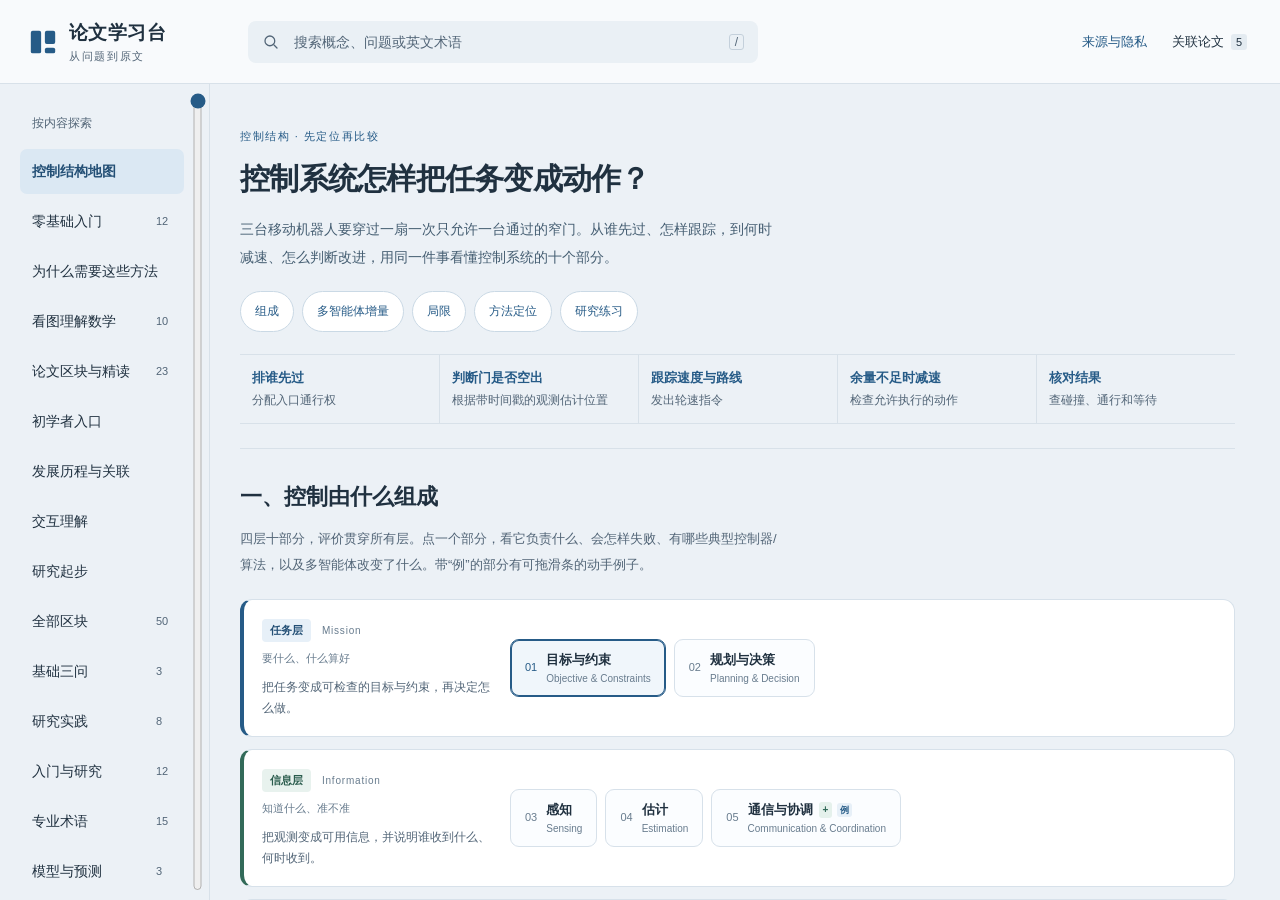
==== commit 3500a2a7: "Make the topic sidebar independently scrollable" ====
--- a/docs/index.html
+++ b/docs/index.html
@@ -9,7 +9,7 @@
   <title>论文学习台 · 从问题到原文</title>
   <link rel="icon" href="data:image/svg+xml,%3Csvg xmlns='http://www.w3.org/2000/svg' viewBox='0 0 40 40'%3E%3Crect width='40' height='40' rx='10' fill='%23234f75'/%3E%3Cpath d='M10 10h9v20h-9zM22 10h9v12h-9zM22 25h9v5h-9z' fill='white'/%3E%3C/svg%3E">
   <link rel="stylesheet" href="./vendor/katex/dist/katex.min.css">
-  <link rel="stylesheet" href="./style.css">
+  <link rel="stylesheet" href="./style.css?v=20261119-rail2">
   <link rel="stylesheet" href="./beginner.css">
   <link rel="stylesheet" href="./history.css">
   <link rel="stylesheet" href="./paper-studies.css">
@@ -18,7 +18,7 @@
   <link rel="stylesheet" href="./control-map.css?v=20261119-case1">
   <link rel="stylesheet" href="./why.css?v=20261117-why1">
   <script defer src="./vendor/katex/dist/katex.min.js"></script>
-  <script type="module" src="./app.js?v=20261119-case1"></script>
+  <script type="module" src="./app.js?v=20261119-rail2"></script>
 </head>
 <body>
 
@@ -36,10 +36,13 @@
   </header>
   <div class="workspace" id="workspace">
     <aside class="topic-rail" aria-label="学习内容导航">
-      <div class="rail-heading">按内容探索</div>
-      <nav id="group-nav"></nav>
-      <div class="rail-connections"><span class="connection-lines" aria-hidden="true"><i></i><i></i><i></i></span><p>一个概念，<br>可以连接多篇论文。</p><small>不必按固定顺序阅读。<br>遇到基础知识，随时展开。</small></div>
-      <div class="rail-footer"><span class="local-dot"></span> 公开学习版 <a class="legal-link" href="./about.html" target="_blank" rel="noopener">论文来源与隐私说明</a><small id="block-count">正在载入区块</small></div>
+      <div class="rail-scroll" id="rail-scroll">
+        <div class="rail-heading">按内容探索</div>
+        <nav id="group-nav"></nav>
+        <div class="rail-connections"><span class="connection-lines" aria-hidden="true"><i></i><i></i><i></i></span><p>一个概念，<br>可以连接多篇论文。</p><small>不必按固定顺序阅读。<br>遇到基础知识，随时展开。</small></div>
+        <div class="rail-footer"><span class="local-dot"></span> 公开学习版 <a class="legal-link" href="./about.html" target="_blank" rel="noopener">论文来源与隐私说明</a><small id="block-count">正在载入区块</small></div>
+      </div>
+      <input class="rail-scrollbar" id="rail-scrollbar" type="range" min="0" max="100" value="0" aria-label="目录滚动位置" aria-orientation="vertical" aria-controls="rail-scroll" hidden>
     </aside>
     <main id="main" tabindex="-1"><div id="main-content"></div></main>
     <aside class="reader-panel" id="reader-panel" aria-label="论文原文阅读器">
--- a/docs/style.css
+++ b/docs/style.css
@@ -1,15 +1,15 @@
 :root{--bg:#ecf1f6;--surface:#fff;--ink:#203140;--muted:#526577;--faint:#687c8e;--line:#d8e1e9;--blue:#265b87;--blue-soft:#e7f0f8;--green:#326a59;--radius:14px;font-family:'Segoe UI','Microsoft YaHei UI','Microsoft YaHei',sans-serif;color:var(--ink);font-size:14px;color-scheme:light}
 *{box-sizing:border-box}body{margin:0;background:var(--bg)}button,input,select{font:inherit}button,a,input,select,summary{-webkit-tap-highlight-color:transparent}button,a{touch-action:manipulation}button{cursor:pointer}button:disabled{opacity:.35;cursor:default}a{color:var(--blue);text-decoration:none}a:hover{text-decoration:underline}button{color:inherit}button:focus-visible,a:focus-visible,input:focus-visible,select:focus-visible,summary:focus-visible,[tabindex]:focus-visible{outline:3px solid #558ec0;outline-offset:3px}button,select,input{border:0}button{background:none}svg{fill:none;stroke:currentColor;stroke-width:1.7;stroke-linecap:round;stroke-linejoin:round}.sr-only{position:absolute;width:1px;height:1px;overflow:hidden;clip:rect(0,0,0,0);white-space:nowrap}.skip-link{position:fixed;top:-50px;left:20px;z-index:100;padding:12px;background:white}.skip-link:focus{top:10px}
-.app-header{height:84px;display:flex;align-items:center;gap:36px;padding:0 28px;background:#f8fafc;border-bottom:1px solid var(--line)}.brand{display:flex;gap:11px;align-items:center;min-width:184px;color:var(--ink);font-size:19px;font-weight:650;letter-spacing:.02em}.brand:hover{text-decoration:none}.brand svg{width:30px;height:30px;fill:var(--blue);stroke:none}.brand small{display:block;font-size:11px;color:var(--muted);font-weight:400;letter-spacing:.15em;margin-top:3px}.global-search{display:flex;align-items:center;max-width:510px;flex:1;gap:12px;padding:12px 14px;background:#eaf0f5;border-radius:8px}.global-search svg{width:18px;height:18px;flex-shrink:0;color:var(--muted)}.global-search input{min-width:0;width:100%;background:transparent;outline:none}.global-search input::placeholder{color:var(--muted)}.global-search:focus-within{outline:2px solid #7b9fbd}.global-search kbd{font:12px 'Segoe UI',sans-serif;border:1px solid #c4d0db;padding:0 5px;border-radius:3px;color:var(--muted)}.header-actions{display:flex;align-items:center;gap:15px;margin-left:auto;white-space:nowrap}.quiet-button{font-size:13px;padding:10px 5px}.quiet-button:hover{color:var(--blue)}.quiet-button span{font-size:11px;padding:2px 5px;margin-left:3px;border-radius:3px;background:#e4ebf1}.workspace{height:calc(100dvh - 84px);display:grid;grid-template-columns:210px minmax(370px,1fr) minmax(390px,39%);overflow:hidden}.topic-rail{border-right:1px solid var(--line);padding:31px 18px 20px 20px;display:flex;flex-direction:column;min-height:0}.rail-heading{font-size:12px;color:var(--muted);margin:0 12px 17px}#group-nav{display:flex;flex-direction:column;gap:5px}.group-button{display:flex;align-items:center;justify-content:space-between;gap:8px;text-align:left;padding:12px;border-radius:7px;line-height:1.5}.group-button:hover{background:#e1e9f0}.group-button.active{background:#dbe8f3;color:#234f75;font-weight:650}.group-button small{font-size:11px;min-width:16px;color:var(--muted)}.rail-connections{margin:42px 12px 10px;border-top:1px solid #cedae5;padding-top:25px}.rail-connections p{line-height:1.7;color:#40586c;font-size:15px;margin:12px 0}.rail-connections small{line-height:1.9;font-size:11px;color:var(--muted)}.connection-lines{height:29px;display:flex;align-items:center;gap:8px}.connection-lines i{width:13px;height:13px;border:1.5px solid #7f9bb2;border-radius:3px;position:relative}.connection-lines i+ i:before{content:'';position:absolute;left:-10px;top:5px;width:8px;border-top:1px solid #7f9bb2}.connection-lines i:nth-child(2){height:24px;background:#dbe8f3}.rail-footer{margin-top:auto;padding:20px 12px 0;color:var(--muted);font-size:11px}.rail-footer small{display:block;margin-top:8px;font-size:10px}.local-dot,.reader-dot{width:6px;height:6px;border-radius:50%;display:inline-block;background:var(--green);margin-right:6px}
+.app-header{height:84px;display:flex;align-items:center;gap:36px;padding:0 28px;background:#f8fafc;border-bottom:1px solid var(--line)}.brand{display:flex;gap:11px;align-items:center;min-width:184px;color:var(--ink);font-size:19px;font-weight:650;letter-spacing:.02em}.brand:hover{text-decoration:none}.brand svg{width:30px;height:30px;fill:var(--blue);stroke:none}.brand small{display:block;font-size:11px;color:var(--muted);font-weight:400;letter-spacing:.15em;margin-top:3px}.global-search{display:flex;align-items:center;max-width:510px;flex:1;gap:12px;padding:12px 14px;background:#eaf0f5;border-radius:8px}.global-search svg{width:18px;height:18px;flex-shrink:0;color:var(--muted)}.global-search input{min-width:0;width:100%;background:transparent;outline:none}.global-search input::placeholder{color:var(--muted)}.global-search:focus-within{outline:2px solid #7b9fbd}.global-search kbd{font:12px 'Segoe UI',sans-serif;border:1px solid #c4d0db;padding:0 5px;border-radius:3px;color:var(--muted)}.header-actions{display:flex;align-items:center;gap:15px;margin-left:auto;white-space:nowrap}.quiet-button{font-size:13px;padding:10px 5px}.quiet-button:hover{color:var(--blue)}.quiet-button span{font-size:11px;padding:2px 5px;margin-left:3px;border-radius:3px;background:#e4ebf1}.workspace{height:calc(100dvh - 84px);display:grid;grid-template-columns:210px minmax(370px,1fr) minmax(390px,39%);overflow:hidden}.topic-rail{border-right:1px solid var(--line);display:flex;flex-direction:column;min-height:0}.rail-heading{font-size:12px;color:var(--muted);margin:0 12px 17px}#group-nav{display:flex;flex-direction:column;gap:5px}.group-button{display:flex;align-items:center;justify-content:space-between;gap:8px;text-align:left;padding:12px;border-radius:7px;line-height:1.5}.group-button:hover{background:#e1e9f0}.group-button.active{background:#dbe8f3;color:#234f75;font-weight:650}.group-button small{font-size:11px;min-width:16px;color:var(--muted)}.rail-connections{margin:42px 12px 10px;border-top:1px solid #cedae5;padding-top:25px}.rail-connections p{line-height:1.7;color:#40586c;font-size:15px;margin:12px 0}.rail-connections small{line-height:1.9;font-size:11px;color:var(--muted)}.connection-lines{height:29px;display:flex;align-items:center;gap:8px}.connection-lines i{width:13px;height:13px;border:1.5px solid #7f9bb2;border-radius:3px;position:relative}.connection-lines i+ i:before{content:'';position:absolute;left:-10px;top:5px;width:8px;border-top:1px solid #7f9bb2}.connection-lines i:nth-child(2){height:24px;background:#dbe8f3}.rail-footer{margin-top:auto;padding:20px 12px 0;color:var(--muted);font-size:11px}.rail-footer small{display:block;margin-top:8px;font-size:10px}.local-dot,.reader-dot{width:6px;height:6px;border-radius:50%;display:inline-block;background:var(--green);margin-right:6px}
 main{overflow-y:auto;overscroll-behavior:contain;padding:36px 30px 60px;scrollbar-gutter:stable}main:focus{outline:0}h1,h2,h3,p{margin-top:0}h1,h2,h3{text-wrap:balance}h1{font-size:29px;font-weight:650;line-height:1.4;letter-spacing:-.025em;margin-bottom:12px}.overview-description{font-size:13px;line-height:1.9;color:var(--muted);max-width:52ch;margin-bottom:23px}.overview-description strong{font-weight:500;color:var(--blue)}.section-rule{display:flex;justify-content:space-between;align-items:center;border-top:1px solid var(--line);padding-top:17px;margin-bottom:18px;color:var(--muted);font-size:11px}.section-rule span:first-child{font-size:12px;color:var(--ink)}.block-grid{display:grid;grid-template-columns:1fr 1fr;gap:15px}.block-card{padding:22px 22px 18px;border:1px solid #d7e1ea;border-radius:var(--radius);background:var(--surface);display:flex;flex-direction:column;gap:0;cursor:pointer;position:relative;transition:border-color .15s,background .15s;min-width:0}.block-card:hover{border-color:#8dabc3;background:#fbfdff}.block-card.featured{grid-column:1/-1;background:#dfebf5;border-color:#cfdfed;padding:26px}.card-group{font-size:10px;font-weight:500;color:var(--blue);margin-bottom:12px;display:flex;gap:6px;align-items:center}.card-group:before{content:'';width:5px;height:5px;background:#6d94b3;display:inline-block;border-radius:1px}.block-card h2{font-size:17px;line-height:1.6;font-weight:600;margin-bottom:9px}.featured h2{font-size:21px;max-width:28ch}.block-card .english-term{font-size:10px;color:var(--muted);line-height:1.5;margin-bottom:13px}.block-card p{font-size:12px;line-height:1.9;color:var(--muted);margin-bottom:18px}.card-footer{display:flex;justify-content:space-between;gap:8px;align-items:center;margin-top:auto;font-size:10px;color:var(--muted);padding-top:10px}.card-footer svg{width:17px;height:17px;color:var(--blue)}.card-open{position:absolute;inset:0;border-radius:inherit}.card-open:focus-visible{outline-offset:2px}.card-footer .source-ids{font-size:10px;letter-spacing:.04em}.scope-note{font-size:11px;line-height:1.9;color:var(--muted);margin:24px 3px 0}.empty-state{padding:55px 12px;text-align:center;line-height:1.9}.empty-state p{color:var(--muted)}.primary-button{background:var(--blue);color:white;border-radius:7px;padding:10px 16px;font-size:12px}.primary-button:hover{background:#1c486c}.secondary-button{border:1px solid #bdccda;border-radius:7px;padding:8px 12px;font-size:12px;background:#fff}.secondary-button:hover{background:#eef4f8}
 .detail-nav{display:flex;align-items:center;justify-content:space-between;margin-bottom:28px;gap:12px}.back-button{display:flex;align-items:center;gap:7px;padding:5px 0;color:var(--muted);font-size:12px}.back-button svg{width:16px;height:16px}.back-button:hover{color:var(--blue)}.detail-group{font-size:11px;color:var(--muted)}.detail-header h1{font-size:27px;line-height:1.55;margin-bottom:8px}.detail-header .english-term{font-size:12px;color:var(--blue);margin-bottom:20px}.detail-intro{font-size:14px;line-height:2;color:#455e72;margin-bottom:21px}.detail-source-bar{display:flex;flex-wrap:wrap;gap:7px;margin-bottom:28px}.source-pill{padding:7px 10px;background:white;border:1px solid #cad9e5;border-radius:5px;font-size:11px;color:var(--blue);display:inline-flex;gap:7px;align-items:center}.source-pill svg{width:12px;height:12px}.source-pill:hover{background:#dceaf5}.detail-body{background:white;border-radius:12px;border:1px solid var(--line);padding:5px 25px}.learning-section{padding:23px 0;border-bottom:1px solid #e4ebf1}.learning-section:last-child{border-bottom:0}.section-heading{display:flex;gap:10px;justify-content:space-between;align-items:baseline;margin-bottom:13px}.section-heading h2{font-size:16px;line-height:1.7;margin:0}.kind{font-size:9px;color:#597184;flex-shrink:0;white-space:nowrap}.section-copy{font-size:13px;line-height:2.05;color:#354e62}.section-copy p:last-child{margin-bottom:0}.section-copy ul{padding-left:20px;margin:0}.section-copy li{margin:5px 0}.learning-section details summary{list-style:none;cursor:pointer;display:flex;align-items:center;justify-content:space-between;font-weight:600;gap:8px;font-size:15px;line-height:1.7}.learning-section details summary::-webkit-details-marker{display:none}.learning-section details summary:after{content:'+';font-size:20px;font-weight:400;color:var(--blue)}.learning-section details[open] summary:after{content:'−'}.learning-section details[open] summary{margin-bottom:16px}.learning-section details summary small{font-size:10px;font-weight:400;margin-left:auto;color:var(--muted)}.math{overflow-x:auto;overflow-y:hidden;padding:10px 0;text-align:center;font-size:1em}.math .katex-display{margin:.5em 0}.math-inline .katex{font-size:1.06em}.flow{display:flex;align-items:center;gap:8px;justify-content:space-between;padding:15px 0;line-height:1.5;font-size:12px;color:var(--blue)}.flow span{text-align:center;flex:1;background:#ecf3f9;border-radius:7px;padding:12px 4px}.flow small{font-size:10px;color:var(--muted)}.flow b{font-weight:400}.related-heading{margin:29px 0 12px;font-size:13px}.related-list{display:flex;flex-direction:column;gap:0}.related-link{display:flex;align-items:center;justify-content:space-between;padding:13px 2px;border-top:1px solid #d5e0e9;color:var(--blue);text-align:left;font-size:12px;line-height:1.8;gap:15px}.related-link svg{height:15px;width:15px;flex-shrink:0}.related-link:hover{background:#e4edf4}.source-reference-list{margin-top:28px}.source-reference-list h2{font-size:13px;margin:0 0 12px}.full-reference{padding:12px 0;border-top:1px solid var(--line);font-size:10px;line-height:1.9;color:var(--muted)}.full-reference b{font-size:11px;color:var(--ink);font-weight:500}.ref-link{color:var(--blue);text-align:left;padding:0;font-size:10px;line-height:1.9;text-decoration:underline;text-underline-offset:3px}.full-reference .ref-pages{display:block;margin-top:4px}.copy-link{color:var(--muted);font-size:11px;display:flex;align-items:center;gap:6px}.copy-link svg{width:14px;height:14px}
-.reader-panel{min-width:0;background:#f8fafc;border-left:1px solid #cad7e2;display:flex;flex-direction:column;overflow:hidden}.reader-top{display:flex;align-items:center;justify-content:space-between;padding:14px 18px 10px;font-size:11px;font-weight:600}.reader-dot{background:#6e91ad}.icon-button{width:30px;height:30px;display:inline-flex;align-items:center;justify-content:center;border-radius:5px;color:#4c6478;flex-shrink:0}.icon-button svg{width:17px;height:17px}.icon-button:hover{background:#e2ebf2;text-decoration:none}.paper-heading{padding:0 19px 12px}.paper-heading select{background:transparent;color:var(--blue);font-weight:600;font-size:11px;max-width:100%;padding:5px 0}.paper-heading p{font-size:12px;font-weight:500;line-height:1.65;margin:7px 0 8px;max-width:65ch}.paper-heading #paper-meta{color:var(--muted);font-size:10px;line-height:1.7}.source-context{margin:0 18px 11px;background:#e6eff6;color:#315876;border-radius:5px;padding:8px 10px;line-height:1.7;font-size:10px;min-height:30px}.source-context button{padding:0;font-size:inherit;color:inherit;text-decoration:underline;text-underline-offset:3px}.pdf-toolbar{display:flex;align-items:center;justify-content:center;gap:3px;border-top:1px solid var(--line);border-bottom:1px solid #ccd8e2;padding:7px 8px;flex-shrink:0}.page-entry{display:flex;align-items:center;font-size:11px;white-space:nowrap;color:var(--muted);gap:4px}.page-entry input{width:35px;padding:4px 2px;text-align:center;background:white;border:1px solid #cad6e1;border-radius:4px;color:var(--ink);appearance:textfield;-moz-appearance:textfield}.page-entry input::-webkit-inner-spin-button{appearance:none}.toolbar-separator{height:17px;border-left:1px solid #c9d6e0;margin:0 8px}.zoom-label{font-size:10px;min-width:35px;padding:5px 2px}.pdf-scroll{background:#dbe3eb;flex:1;overflow:auto;padding:22px 14px;min-height:100px;position:relative;overscroll-behavior:contain}.pdf-page{position:relative;margin:0 auto;box-shadow:0 3px 14px #243b5020;background:#fff;display:none}.pdf-page canvas{display:block}.textLayer{position:absolute;inset:0;overflow:hidden;line-height:1;text-align:initial;transform-origin:0 0;z-index:2;opacity:1;forced-color-adjust:none}.textLayer :is(span,br){color:transparent;position:absolute;white-space:pre;cursor:text;transform-origin:0 0}.textLayer span.markedContent{top:0;height:0}.textLayer ::selection{background:#63a5e966}.textLayer .endOfContent{display:block;position:absolute;inset:100% 0 0;z-index:-1;cursor:default;user-select:none}.reader-bottom{display:flex;justify-content:space-between;gap:8px;padding:9px 17px;border-top:1px solid #cbd7e1;font-size:9px;color:var(--muted);background:#f1f5f8}.source-details{font-size:10px;border-top:1px solid var(--line);line-height:1.8}.source-details summary{padding:10px 18px;color:var(--muted);cursor:pointer}.source-details>div{padding:0 18px 13px;max-height:160px;overflow:auto;color:var(--muted)}.source-details p{margin-bottom:6px}.source-details a{word-break:break-all}#pdf-message{font-size:12px;text-align:center;color:#496075;line-height:1.9;margin:30px 12px}#pdf-message button{margin-top:8px}.reader-hidden{grid-template-columns:210px minmax(370px,1fr)}.reader-hidden .reader-panel{display:none}.reader-hidden main{max-width:1060px;width:100%;margin:0 auto}.reader-wide{grid-template-columns:175px minmax(290px,1fr) minmax(500px,53%)}.reader-wide .topic-rail{padding-left:10px;padding-right:10px}.reader-wide main{padding-left:20px;padding-right:20px}.reader-wide .block-grid{grid-template-columns:1fr}.reader-wide .featured{grid-column:auto}
+.reader-panel{min-width:0;background:#f8fafc;border-left:1px solid #cad7e2;display:flex;flex-direction:column;overflow:hidden}.reader-top{display:flex;align-items:center;justify-content:space-between;padding:14px 18px 10px;font-size:11px;font-weight:600}.reader-dot{background:#6e91ad}.icon-button{width:30px;height:30px;display:inline-flex;align-items:center;justify-content:center;border-radius:5px;color:#4c6478;flex-shrink:0}.icon-button svg{width:17px;height:17px}.icon-button:hover{background:#e2ebf2;text-decoration:none}.paper-heading{padding:0 19px 12px}.paper-heading select{background:transparent;color:var(--blue);font-weight:600;font-size:11px;max-width:100%;padding:5px 0}.paper-heading p{font-size:12px;font-weight:500;line-height:1.65;margin:7px 0 8px;max-width:65ch}.paper-heading #paper-meta{color:var(--muted);font-size:10px;line-height:1.7}.source-context{margin:0 18px 11px;background:#e6eff6;color:#315876;border-radius:5px;padding:8px 10px;line-height:1.7;font-size:10px;min-height:30px}.source-context button{padding:0;font-size:inherit;color:inherit;text-decoration:underline;text-underline-offset:3px}.pdf-toolbar{display:flex;align-items:center;justify-content:center;gap:3px;border-top:1px solid var(--line);border-bottom:1px solid #ccd8e2;padding:7px 8px;flex-shrink:0}.page-entry{display:flex;align-items:center;font-size:11px;white-space:nowrap;color:var(--muted);gap:4px}.page-entry input{width:35px;padding:4px 2px;text-align:center;background:white;border:1px solid #cad6e1;border-radius:4px;color:var(--ink);appearance:textfield;-moz-appearance:textfield}.page-entry input::-webkit-inner-spin-button{appearance:none}.toolbar-separator{height:17px;border-left:1px solid #c9d6e0;margin:0 8px}.zoom-label{font-size:10px;min-width:35px;padding:5px 2px}.pdf-scroll{background:#dbe3eb;flex:1;overflow:auto;padding:22px 14px;min-height:100px;position:relative;overscroll-behavior:contain}.pdf-page{position:relative;margin:0 auto;box-shadow:0 3px 14px #243b5020;background:#fff;display:none}.pdf-page canvas{display:block}.textLayer{position:absolute;inset:0;overflow:hidden;line-height:1;text-align:initial;transform-origin:0 0;z-index:2;opacity:1;forced-color-adjust:none}.textLayer :is(span,br){color:transparent;position:absolute;white-space:pre;cursor:text;transform-origin:0 0}.textLayer span.markedContent{top:0;height:0}.textLayer ::selection{background:#63a5e966}.textLayer .endOfContent{display:block;position:absolute;inset:100% 0 0;z-index:-1;cursor:default;user-select:none}.reader-bottom{display:flex;justify-content:space-between;gap:8px;padding:9px 17px;border-top:1px solid #cbd7e1;font-size:9px;color:var(--muted);background:#f1f5f8}.source-details{font-size:10px;border-top:1px solid var(--line);line-height:1.8}.source-details summary{padding:10px 18px;color:var(--muted);cursor:pointer}.source-details>div{padding:0 18px 13px;max-height:160px;overflow:auto;color:var(--muted)}.source-details p{margin-bottom:6px}.source-details a{word-break:break-all}#pdf-message{font-size:12px;text-align:center;color:#496075;line-height:1.9;margin:30px 12px}#pdf-message button{margin-top:8px}.reader-hidden{grid-template-columns:210px minmax(370px,1fr)}.reader-hidden .reader-panel{display:none}.reader-hidden main{max-width:1060px;width:100%;margin:0 auto}.reader-wide{grid-template-columns:175px minmax(290px,1fr) minmax(500px,53%)}.reader-wide main{padding-left:20px;padding-right:20px}.reader-wide .block-grid{grid-template-columns:1fr}.reader-wide .featured{grid-column:auto}
 .paper-list{display:flex;flex-direction:column}.paper-item{padding:24px 0;border-top:1px solid var(--line)}.paper-item h2{font-size:16px;line-height:1.7;margin-bottom:8px}.paper-item .paper-id{font-size:11px;color:var(--blue);margin-bottom:8px}.paper-item p{font-size:11px;color:var(--muted);line-height:1.9;margin-bottom:15px}.paper-actions{display:flex;gap:14px;align-items:center;flex-wrap:wrap}.paper-actions a{font-size:11px}.paper-actions .secondary-button{font-size:11px}
 .braking-demo{margin-top:16px;background:#f0f5f9;border-radius:8px;padding:15px 16px}.braking-demo label{display:flex;align-items:center;justify-content:space-between;gap:14px;margin:10px 0 5px;font-size:11px;line-height:1.6}.braking-demo input{width:100%;accent-color:var(--blue)}.braking-demo output{font-variant-numeric:tabular-nums;font-size:12px;color:var(--blue);white-space:nowrap}.braking-demo svg{width:100%;height:auto;stroke-width:1}.braking-demo .demo-result{border-top:1px solid #c9d8e3;padding-top:10px;margin:5px 0 0;font-size:11px;line-height:1.9;color:#385e50}.braking-demo .demo-result.risk{color:#8c462e}.demo-caption{font-size:9px;color:var(--muted);line-height:1.7;margin:0!important}.toast{position:fixed;bottom:24px;left:50%;transform:translate(-50%,15px);background:#213d54;color:white;padding:11px 18px;border-radius:7px;font-size:12px;z-index:25;opacity:0;pointer-events:none;transition:opacity .2s,transform .2s;max-width:90vw}.toast.visible{opacity:1;transform:translate(-50%,0)}
 @media(min-width:1650px){.workspace{grid-template-columns:230px minmax(450px,1fr) minmax(520px,40%)}main{padding:43px 42px 65px}.block-card{padding:26px}.block-card h2{font-size:18px}.section-copy{font-size:14px}.detail-body{padding:5px 30px}.reader-wide{grid-template-columns:190px minmax(370px,1fr) 55%}.reader-hidden{grid-template-columns:230px 1fr}}
-@media(max-width:1180px){.app-header{gap:20px;padding:0 20px}.brand{min-width:165px;font-size:17px}.workspace{grid-template-columns:175px minmax(300px,1fr) minmax(350px,41%)}.topic-rail{padding-left:10px;padding-right:10px}main{padding:30px 20px 55px}.block-grid{grid-template-columns:1fr}.block-card.featured{grid-column:auto}.block-card h2,.featured h2{font-size:18px}.block-card{padding:21px}.header-actions{gap:10px}.reader-hidden{grid-template-columns:175px 1fr}.reader-wide{grid-template-columns:140px minmax(250px,1fr) 52%}.detail-body{padding:3px 18px}.detail-header h1{font-size:24px}}
+@media(max-width:1180px){.app-header{gap:20px;padding:0 20px}.brand{min-width:165px;font-size:17px}.workspace{grid-template-columns:175px minmax(300px,1fr) minmax(350px,41%)}main{padding:30px 20px 55px}.block-grid{grid-template-columns:1fr}.block-card.featured{grid-column:auto}.block-card h2,.featured h2{font-size:18px}.block-card{padding:21px}.header-actions{gap:10px}.reader-hidden{grid-template-columns:175px 1fr}.reader-wide{grid-template-columns:140px minmax(250px,1fr) 52%}.detail-body{padding:3px 18px}.detail-header h1{font-size:24px}}
 @media(max-width:930px){.app-header{height:76px;gap:15px}.brand{min-width:155px}.brand small{font-size:9px}.workspace{height:calc(100dvh - 76px);grid-template-columns:160px minmax(300px,1fr)}.reader-panel{display:none}.workspace.reader-mobile-open{grid-template-columns:1fr}.reader-mobile-open .topic-rail,.reader-mobile-open main{display:none}.reader-mobile-open .reader-panel{display:flex;height:100%}.reader-mobile-open .pdf-scroll{padding:20px;}.reader-mobile-open .paper-heading{padding-bottom:8px}.reader-mobile-open .paper-heading p{max-width:none}.reader-hidden{grid-template-columns:160px 1fr}.header-actions .quiet-button{font-size:11px}.global-search kbd{display:none}.block-grid{grid-template-columns:1fr 1fr}.block-card.featured{grid-column:1/-1}.rail-connections{margin-top:34px}.reader-wide{grid-template-columns:160px minmax(300px,1fr)}#reader-expand{display:none}}
-@media(max-width:620px){.app-header{height:auto;min-height:113px;display:grid;grid-template-columns:1fr auto;gap:13px;padding:15px 18px 12px}.brand{font-size:17px;min-width:0}.brand svg{width:26px;height:26px}.brand small{display:none}.header-actions{gap:10px}.quiet-button{padding:4px 0}.global-search{grid-row:2;grid-column:1/-1;max-width:none;padding:10px 12px;gap:9px}.global-search input{font-size:12px}.workspace,.reader-hidden,.reader-wide{height:calc(100dvh - 113px);display:flex;flex-direction:column;overflow:hidden}.topic-rail{padding:11px 14px 10px;display:block;border-right:0;border-bottom:1px solid var(--line);flex-shrink:0}.rail-heading,.rail-connections,.rail-footer{display:none}#group-nav{flex-direction:row;overflow-x:auto;gap:5px;scrollbar-width:none}.group-button{white-space:nowrap;padding:8px 10px;flex-shrink:0;font-size:11px;gap:7px}.group-button small{font-size:9px;min-width:auto}main{padding:25px 18px 45px;flex:1;width:100%}.block-grid{gap:12px;grid-template-columns:1fr}.block-card.featured{grid-column:auto}.block-card{padding:20px}.featured{padding:22px!important}h1{font-size:25px}.featured h2{font-size:20px}.overview-description{font-size:12px;margin-bottom:21px}.section-rule{padding-top:13px;margin-bottom:15px}.detail-nav{margin-bottom:22px}.detail-header h1{font-size:25px}.detail-intro{font-size:13px}.detail-body{padding:2px 19px}.section-copy{font-size:13px}.section-heading{align-items:flex-start;gap:7px}.section-heading h2{font-size:15px}.kind{font-size:9px;padding-top:4px}.learning-section details summary{font-size:14px}.learning-section details summary small{font-size:9px}.source-pill{font-size:10px;padding:7px 8px}.reader-mobile-open .reader-panel{flex:1;min-height:0}.reader-mobile-open .pdf-scroll{padding:16px 10px}.reader-mobile-open .paper-heading p{font-size:11px}.reader-mobile-open .source-context{margin-bottom:8px}.paper-heading{padding-top:0}.reader-top{padding-top:10px}.source-details>div{max-height:130px}.reader-bottom{font-size:8px}.detail-source-bar{margin-bottom:22px}.flow{gap:4px;font-size:10px}.flow small{font-size:9px}.toolbar-separator{margin:0 6px}.pdf-toolbar{gap:5px}.paper-item h2{font-size:15px}.reader-hidden main{max-width:none}.copy-link{font-size:10px}}
+@media(max-width:620px){.app-header{height:auto;min-height:113px;display:grid;grid-template-columns:1fr auto;gap:13px;padding:15px 18px 12px}.brand{font-size:17px;min-width:0}.brand svg{width:26px;height:26px}.brand small{display:none}.header-actions{gap:10px}.quiet-button{padding:4px 0}.global-search{grid-row:2;grid-column:1/-1;max-width:none;padding:10px 12px;gap:9px}.global-search input{font-size:12px}.workspace,.reader-hidden,.reader-wide{height:calc(100dvh - 113px);display:flex;flex-direction:column;overflow:hidden}.topic-rail{display:block;border-right:0;border-bottom:1px solid var(--line);flex-shrink:0}.rail-heading,.rail-connections,.rail-footer{display:none}#group-nav{flex-direction:row;overflow-x:auto;gap:5px}.group-button{white-space:nowrap;padding:8px 10px;flex-shrink:0;font-size:11px;gap:7px}.group-button small{font-size:9px;min-width:auto}main{padding:25px 18px 45px;flex:1;width:100%}.block-grid{gap:12px;grid-template-columns:1fr}.block-card.featured{grid-column:auto}.block-card{padding:20px}.featured{padding:22px!important}h1{font-size:25px}.featured h2{font-size:20px}.overview-description{font-size:12px;margin-bottom:21px}.section-rule{padding-top:13px;margin-bottom:15px}.detail-nav{margin-bottom:22px}.detail-header h1{font-size:25px}.detail-intro{font-size:13px}.detail-body{padding:2px 19px}.section-copy{font-size:13px}.section-heading{align-items:flex-start;gap:7px}.section-heading h2{font-size:15px}.kind{font-size:9px;padding-top:4px}.learning-section details summary{font-size:14px}.learning-section details summary small{font-size:9px}.source-pill{font-size:10px;padding:7px 8px}.reader-mobile-open .reader-panel{flex:1;min-height:0}.reader-mobile-open .pdf-scroll{padding:16px 10px}.reader-mobile-open .paper-heading p{font-size:11px}.reader-mobile-open .source-context{margin-bottom:8px}.paper-heading{padding-top:0}.reader-top{padding-top:10px}.source-details>div{max-height:130px}.reader-bottom{font-size:8px}.detail-source-bar{margin-bottom:22px}.flow{gap:4px;font-size:10px}.flow small{font-size:9px}.toolbar-separator{margin:0 6px}.pdf-toolbar{gap:5px}.paper-item h2{font-size:15px}.reader-hidden main{max-width:none}.copy-link{font-size:10px}}
 html,body{height:100%;overflow:hidden}
 .term-link{display:inline;padding:0 2px;color:var(--blue);font:inherit;text-decoration:underline;text-decoration-style:dotted;text-underline-offset:3px}
 .term-link:hover{background:var(--blue-soft);text-decoration-style:solid}
@@ -23,3 +23,64 @@
 .local-file-label input{position:absolute;inset:0;opacity:0;width:100%;cursor:pointer}
 .local-file-label:focus-within{outline:3px solid var(--blue);outline-offset:3px}
 .rail-footer .legal-link{display:block;margin-top:12px;font-size:12px}
+
+.topic-rail {
+  position: relative;
+}
+
+.rail-scroll {
+  display: flex;
+  flex: 1;
+  flex-direction: column;
+  min-height: 0;
+  overflow: hidden auto;
+  overscroll-behavior-y: contain;
+  padding: 31px 25px 20px 20px;
+  scrollbar-width: none;
+}
+
+.rail-scrollbar {
+  position: absolute;
+  inset: 9px 4px 9px auto;
+  height: calc(100% - 18px);
+  width: 15px;
+  margin: 0;
+  writing-mode: vertical-lr;
+  accent-color: var(--blue);
+  cursor: ns-resize;
+}
+
+.rail-scrollbar:focus-visible {
+  outline-offset: 1px;
+}
+
+.reader-wide .rail-scroll {
+  padding-inline: 10px 22px;
+}
+
+@media (max-width: 1180px) {
+  .rail-scroll {
+    padding-inline: 10px 22px;
+  }
+}
+
+@media (max-width: 620px) {
+  .rail-scroll {
+    display: block;
+    overflow: visible;
+    padding: 11px 14px 10px;
+  }
+
+  .reader-wide .rail-scroll {
+    padding-inline: 14px;
+  }
+
+  .rail-scrollbar {
+    display: none;
+  }
+
+  #group-nav {
+    overscroll-behavior-x: contain;
+    scrollbar-width: thin;
+  }
+}
